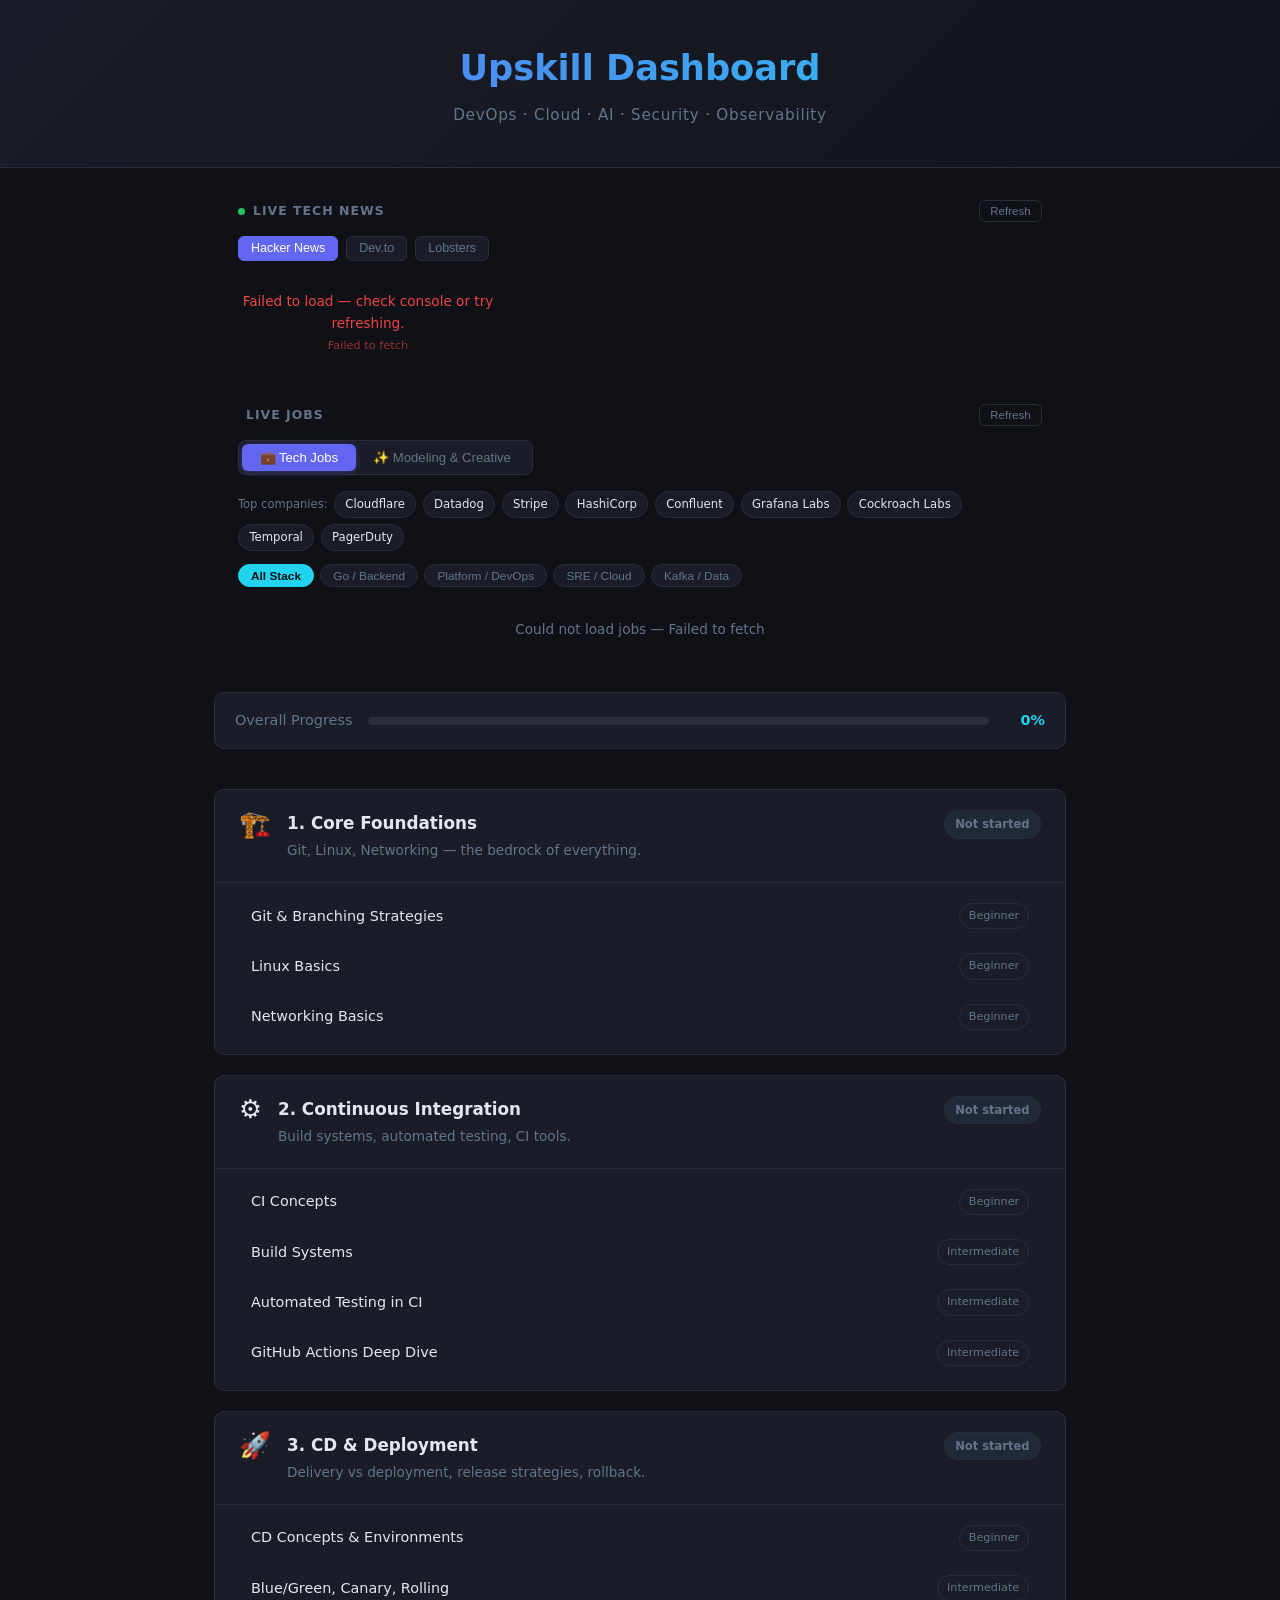
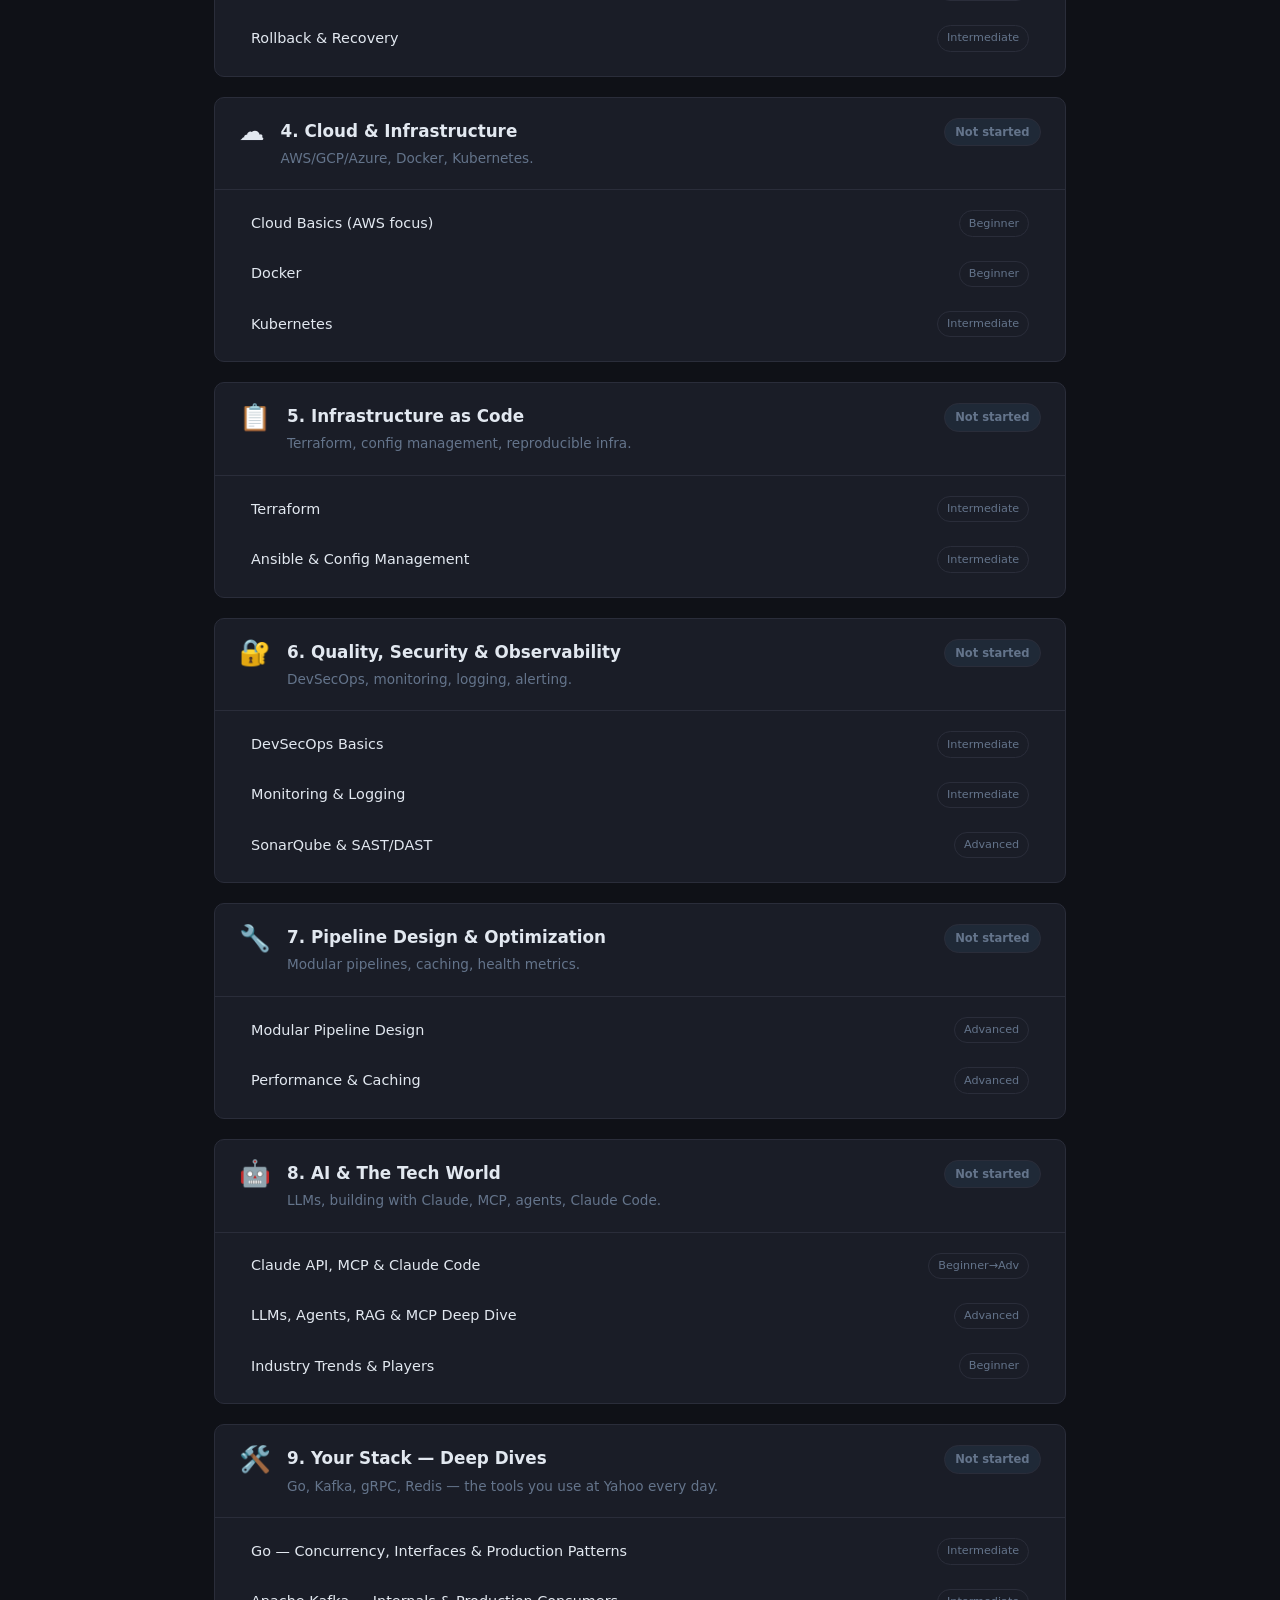
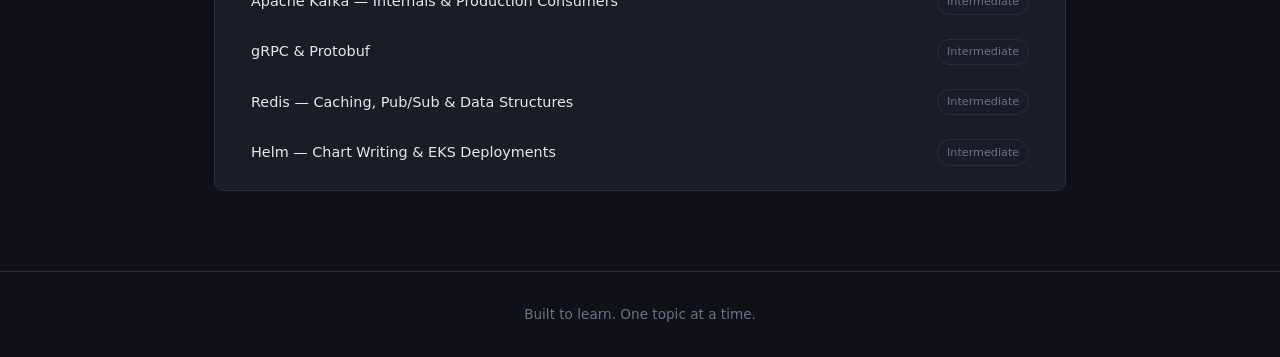
==== index.html @ b1943512 "Add Live Jobs section with Tech and Modeling tabs Tech jobs: - Remotive API (CORS-friendly, no key) " ====
<!DOCTYPE html>
<html lang="en">
<head>
  <meta charset="UTF-8" />
  <meta name="viewport" content="width=device-width, initial-scale=1.0" />
  <title>Upskill Dashboard</title>
  <link rel="stylesheet" href="css/style.css" />
  <style>
    .news-section { max-width: 900px; margin: 0 auto 2rem; padding: 0 1.5rem; }
    .news-section h2 { font-size: 0.78rem; text-transform: uppercase; letter-spacing: 0.08em; color: var(--muted); margin-bottom: 0.85rem; display: flex; align-items: center; gap: 0.5rem; }
    .news-section h2 span.live-dot { width: 7px; height: 7px; background: var(--green); border-radius: 50%; display: inline-block; animation: pulse 2s infinite; }
    @keyframes pulse { 0%,100% { opacity: 1; } 50% { opacity: 0.3; } }
    .news-grid { display: grid; grid-template-columns: repeat(auto-fill, minmax(260px, 1fr)); gap: 0.75rem; }
    .news-card { background: var(--surface); border: 1px solid var(--border); border-radius: var(--radius); padding: 0.9rem 1rem; transition: border-color 0.2s; }
    .news-card:hover { border-color: var(--accent); }
    .news-card a { color: var(--text); text-decoration: none; font-size: 0.85rem; font-weight: 500; line-height: 1.45; display: block; margin-bottom: 0.4rem; }
    .news-card a:hover { color: var(--accent2); }
    .news-meta { font-size: 0.72rem; color: var(--muted); display: flex; gap: 0.75rem; flex-wrap: wrap; }
    .news-source { background: #1f2937; border-radius: 4px; padding: 0.1rem 0.4rem; font-size: 0.68rem; }
    .news-loading { color: var(--muted); font-size: 0.85rem; padding: 1rem 0; text-align: center; }
    .news-tabs { display: flex; gap: 0.5rem; margin-bottom: 0.85rem; flex-wrap: wrap; align-items: center; }
    .news-tab { background: var(--surface); border: 1px solid var(--border); border-radius: 6px; padding: 0.3rem 0.75rem; font-size: 0.78rem; cursor: pointer; color: var(--muted); transition: all 0.15s; }
    .news-tab.active { background: var(--accent); border-color: var(--accent); color: #fff; }
    .news-tab:hover:not(.active) { border-color: var(--accent); color: var(--text); }
    .news-refresh { background: none; border: 1px solid var(--border); border-radius: 6px; padding: 0.25rem 0.65rem; font-size: 0.72rem; color: var(--muted); cursor: pointer; margin-left: auto; transition: all 0.15s; }
    .news-refresh:hover { border-color: var(--accent2); color: var(--accent2); }
    .topic-list li.done a { text-decoration: line-through; opacity: 0.5; }

    /* ── Jobs Section ── */
    .jobs-section { max-width: 900px; margin: 0 auto 2rem; padding: 0 1.5rem; }
    .jobs-section > h2 { font-size: 0.78rem; text-transform: uppercase; letter-spacing: 0.08em; color: var(--muted); margin-bottom: 0.85rem; display: flex; align-items: center; gap: 0.5rem; }
    .jobs-refresh { background: none; border: 1px solid var(--border); border-radius: 6px; padding: 0.25rem 0.65rem; font-size: 0.72rem; color: var(--muted); cursor: pointer; margin-left: auto; transition: all 0.15s; }
    .jobs-refresh:hover { border-color: var(--accent2); color: var(--accent2); }
    .jobs-type-tabs { display: flex; gap: 0; margin-bottom: 1rem; background: var(--surface); border: 1px solid var(--border); border-radius: 8px; padding: 3px; width: fit-content; }
    .jobs-type-tab { background: none; border: none; border-radius: 6px; padding: 0.38rem 1.1rem; font-size: 0.82rem; cursor: pointer; color: var(--muted); transition: all 0.18s; font-weight: 500; }
    .jobs-type-tab.active { background: var(--accent); color: #fff; box-shadow: 0 1px 6px rgba(99,102,241,0.4); }
    .jobs-type-tab:hover:not(.active) { color: var(--text); }
    .jobs-filter-tabs { display: flex; gap: 0.4rem; margin-bottom: 0.8rem; flex-wrap: wrap; }
    .jobs-filter { background: var(--surface); border: 1px solid var(--border); border-radius: 20px; padding: 0.22rem 0.75rem; font-size: 0.74rem; cursor: pointer; color: var(--muted); transition: all 0.15s; }
    .jobs-filter.active { background: var(--accent2); border-color: var(--accent2); color: #0f1117; font-weight: 600; }
    .jobs-filter:hover:not(.active) { border-color: var(--accent2); color: var(--text); }
    .top-companies { display: flex; gap: 0.4rem; flex-wrap: wrap; align-items: center; margin-bottom: 0.8rem; }
    .tc-label { font-size: 0.72rem; color: var(--muted); white-space: nowrap; }
    .company-chip { font-size: 0.73rem; color: var(--text); text-decoration: none; padding: 0.2rem 0.65rem; border: 1px solid var(--border); border-radius: 20px; background: var(--surface); transition: all 0.15s; }
    .company-chip:hover { border-color: var(--accent); color: var(--accent); }
    .jobs-grid { display: grid; grid-template-columns: repeat(auto-fill, minmax(265px, 1fr)); gap: 0.75rem; }
    .job-card { background: var(--surface); border: 1px solid var(--border); border-radius: var(--radius); padding: 0.9rem 1rem; transition: border-color 0.2s; display: flex; flex-direction: column; gap: 0.45rem; }
    .job-card:hover { border-color: var(--accent); }
    .job-top { display: flex; gap: 0.65rem; align-items: flex-start; }
    .job-logo { width: 30px; height: 30px; border-radius: 5px; object-fit: contain; background: #fff; flex-shrink: 0; padding: 2px; }
    .job-title { color: var(--text); text-decoration: none; font-size: 0.84rem; font-weight: 500; line-height: 1.4; display: block; }
    .job-title:hover { color: var(--accent2); }
    .job-company { font-size: 0.74rem; color: var(--muted); margin-top: 0.1rem; }
    .job-meta { display: flex; gap: 0.5rem; flex-wrap: wrap; font-size: 0.7rem; color: var(--muted); }
    .job-location { color: var(--muted); }
    .job-salary { color: var(--green); font-weight: 600; }
    .job-date { opacity: 0.7; }
    .job-tags { display: flex; flex-wrap: wrap; gap: 0.3rem; }
    .job-tag { background: #1f2937; border-radius: 3px; padding: 0.1rem 0.42rem; font-size: 0.67rem; color: var(--muted); }
    .job-desc { font-size: 0.75rem; color: var(--muted); line-height: 1.5; margin: 0; }
    .jobs-loading, .jobs-empty { color: var(--muted); font-size: 0.85rem; padding: 1.2rem 0; text-align: center; grid-column: 1/-1; }
    .modeling-platforms { display: flex; gap: 0.5rem; flex-wrap: wrap; align-items: center; margin-bottom: 0.85rem; padding: 0.6rem 0.9rem; background: var(--surface); border: 1px solid var(--border); border-radius: var(--radius); }
    .platform-label { font-size: 0.72rem; color: var(--muted); white-space: nowrap; }
    .platform-link { font-size: 0.75rem; color: var(--accent2); text-decoration: none; padding: 0.15rem 0.55rem; border: 1px solid var(--border); border-radius: 4px; transition: all 0.15s; }
    .platform-link:hover { border-color: var(--accent2); background: rgba(34,211,238,0.08); }
  </style>
</head>
<body>
  <header>
    <div class="header-inner">
      <h1>Upskill Dashboard</h1>
      <p class="subtitle">DevOps · Cloud · AI · Security · Observability</p>
    </div>
  </header>

  <main>
    <!-- ── LIVE TECH NEWS ── -->
    <section class="news-section">
      <h2>
        <span class="live-dot"></span>
        Live Tech News
        <button class="news-refresh" id="news-refresh-btn">Refresh</button>
      </h2>
      <div class="news-tabs">
        <button class="news-tab active" data-feed="hn">Hacker News</button>
        <button class="news-tab" data-feed="devto">Dev.to</button>
        <button class="news-tab" data-feed="lobsters">Lobsters</button>
      </div>
      <div class="news-grid" id="news-grid">
        <div class="news-loading">Loading latest stories...</div>
      </div>
    </section>

    <!-- ── JOBS ── -->
    <section class="jobs-section">
      <h2>
        <span class="live-dot"></span>
        Live Jobs
        <button class="jobs-refresh" id="jobs-refresh-btn">Refresh</button>
      </h2>

      <!-- Type switcher -->
      <div class="jobs-type-tabs">
        <button class="jobs-type-tab active" data-type="tech">💼 Tech Jobs</button>
        <button class="jobs-type-tab" data-type="modeling">✨ Modeling &amp; Creative</button>
      </div>

      <!-- Tech Jobs Panel -->
      <div id="jobs-panel-tech" class="jobs-panel">
        <div class="top-companies">
          <span class="tc-label">Top companies:</span>
          <a class="company-chip" href="https://www.cloudflare.com/careers/jobs/" target="_blank" rel="noopener">Cloudflare</a>
          <a class="company-chip" href="https://careers.datadoghq.com/" target="_blank" rel="noopener">Datadog</a>
          <a class="company-chip" href="https://stripe.com/jobs" target="_blank" rel="noopener">Stripe</a>
          <a class="company-chip" href="https://www.hashicorp.com/jobs" target="_blank" rel="noopener">HashiCorp</a>
          <a class="company-chip" href="https://www.confluent.io/careers/" target="_blank" rel="noopener">Confluent</a>
          <a class="company-chip" href="https://grafana.com/about/careers/" target="_blank" rel="noopener">Grafana Labs</a>
          <a class="company-chip" href="https://www.cockroachlabs.com/careers/" target="_blank" rel="noopener">Cockroach Labs</a>
          <a class="company-chip" href="https://temporal.io/careers" target="_blank" rel="noopener">Temporal</a>
          <a class="company-chip" href="https://www.pagerduty.com/careers/" target="_blank" rel="noopener">PagerDuty</a>
        </div>
        <div class="jobs-filter-tabs">
          <button class="jobs-filter active" data-param="category=devops-sysadmin">All Stack</button>
          <button class="jobs-filter" data-param="search=golang">Go / Backend</button>
          <button class="jobs-filter" data-param="search=platform+engineer">Platform / DevOps</button>
          <button class="jobs-filter" data-param="search=site+reliability">SRE / Cloud</button>
          <button class="jobs-filter" data-param="search=kafka">Kafka / Data</button>
        </div>
        <div class="jobs-grid" id="tech-jobs-grid">
          <div class="jobs-loading">Loading remote jobs…</div>
        </div>
      </div>

      <!-- Modeling & Creative Panel -->
      <div id="jobs-panel-modeling" class="jobs-panel" style="display:none">
        <div class="modeling-platforms">
          <span class="platform-label">Find work on:</span>
          <a class="platform-link" href="https://www.castingcallclub.com/casting-calls" target="_blank" rel="noopener">Casting Call Club</a>
          <a class="platform-link" href="https://www.backstage.com/casting-calls/" target="_blank" rel="noopener">Backstage</a>
          <a class="platform-link" href="https://www.castingnetworks.com/casting-notices" target="_blank" rel="noopener">Casting Networks</a>
          <a class="platform-link" href="https://www.modelmayhem.com/jobs" target="_blank" rel="noopener">Model Mayhem</a>
          <a class="platform-link" href="https://www.exploretalent.com/auditions" target="_blank" rel="noopener">Explore Talent</a>
          <a class="platform-link" href="https://www.wilhelmina.com/new-faces" target="_blank" rel="noopener">Wilhelmina</a>
          <a class="platform-link" href="https://www.imgmodels.com/new-faces" target="_blank" rel="noopener">IMG Models</a>
        </div>
        <div class="jobs-grid" id="modeling-jobs-grid">
          <div class="jobs-loading">Loading casting calls…</div>
        </div>
      </div>
    </section>

    <!-- ── PROGRESS ── -->
    <section class="progress-bar-section">
      <div class="progress-wrap">
        <span>Overall Progress</span>
        <div class="bar"><div class="bar-fill" style="width: 0%"></div></div>
        <span class="pct">0%</span>
      </div>
    </section>

    <section class="tracks">

      <!-- Track 1 -->
      <div class="track" id="track-core">
        <div class="track-header">
          <span class="track-icon">🏗️</span>
          <div>
            <h2>1. Core Foundations</h2>
            <p>Git, Linux, Networking — the bedrock of everything.</p>
          </div>
          <span class="badge todo">Not started</span>
        </div>
        <ul class="topic-list">
          <li><a href="topics/git.html">Git &amp; Branching Strategies</a> <span class="tag">Beginner</span></li>
          <li><a href="topics/linux.html">Linux Basics</a> <span class="tag">Beginner</span></li>
          <li><a href="topics/networking.html">Networking Basics</a> <span class="tag">Beginner</span></li>
        </ul>
      </div>

      <!-- Track 2 -->
      <div class="track" id="track-ci">
        <div class="track-header">
          <span class="track-icon">⚙️</span>
          <div>
            <h2>2. Continuous Integration</h2>
            <p>Build systems, automated testing, CI tools.</p>
          </div>
          <span class="badge todo">Not started</span>
        </div>
        <ul class="topic-list">
          <li><a href="topics/ci-concepts.html">CI Concepts</a> <span class="tag">Beginner</span></li>
          <li><a href="topics/build-systems.html">Build Systems</a> <span class="tag">Intermediate</span></li>
          <li><a href="topics/automated-testing.html">Automated Testing in CI</a> <span class="tag">Intermediate</span></li>
          <li><a href="topics/github-actions.html">GitHub Actions Deep Dive</a> <span class="tag">Intermediate</span></li>
        </ul>
      </div>

      <!-- Track 3 -->
      <div class="track" id="track-cd">
        <div class="track-header">
          <span class="track-icon">🚀</span>
          <div>
            <h2>3. CD &amp; Deployment</h2>
            <p>Delivery vs deployment, release strategies, rollback.</p>
          </div>
          <span class="badge todo">Not started</span>
        </div>
        <ul class="topic-list">
          <li><a href="topics/cd-concepts.html">CD Concepts &amp; Environments</a> <span class="tag">Beginner</span></li>
          <li><a href="topics/release-strategies.html">Blue/Green, Canary, Rolling</a> <span class="tag">Intermediate</span></li>
          <li><a href="topics/rollback.html">Rollback &amp; Recovery</a> <span class="tag">Intermediate</span></li>
        </ul>
      </div>

      <!-- Track 4 -->
      <div class="track" id="track-cloud">
        <div class="track-header">
          <span class="track-icon">☁️</span>
          <div>
            <h2>4. Cloud &amp; Infrastructure</h2>
            <p>AWS/GCP/Azure, Docker, Kubernetes.</p>
          </div>
          <span class="badge todo">Not started</span>
        </div>
        <ul class="topic-list">
          <li><a href="topics/cloud-basics.html">Cloud Basics (AWS focus)</a> <span class="tag">Beginner</span></li>
          <li><a href="topics/docker.html">Docker</a> <span class="tag">Beginner</span></li>
          <li><a href="topics/kubernetes.html">Kubernetes</a> <span class="tag">Intermediate</span></li>
        </ul>
      </div>

      <!-- Track 5 -->
      <div class="track" id="track-iac">
        <div class="track-header">
          <span class="track-icon">📋</span>
          <div>
            <h2>5. Infrastructure as Code</h2>
            <p>Terraform, config management, reproducible infra.</p>
          </div>
          <span class="badge todo">Not started</span>
        </div>
        <ul class="topic-list">
          <li><a href="topics/terraform.html">Terraform</a> <span class="tag">Intermediate</span></li>
          <li><a href="topics/ansible.html">Ansible &amp; Config Management</a> <span class="tag">Intermediate</span></li>
        </ul>
      </div>

      <!-- Track 6 -->
      <div class="track" id="track-security">
        <div class="track-header">
          <span class="track-icon">🔐</span>
          <div>
            <h2>6. Quality, Security &amp; Observability</h2>
            <p>DevSecOps, monitoring, logging, alerting.</p>
          </div>
          <span class="badge todo">Not started</span>
        </div>
        <ul class="topic-list">
          <li><a href="topics/devsecops.html">DevSecOps Basics</a> <span class="tag">Intermediate</span></li>
          <li><a href="topics/monitoring.html">Monitoring &amp; Logging</a> <span class="tag">Intermediate</span></li>
          <li><a href="topics/sonarqube.html">SonarQube &amp; SAST/DAST</a> <span class="tag">Advanced</span></li>
        </ul>
      </div>

      <!-- Track 7 -->
      <div class="track" id="track-pipelines">
        <div class="track-header">
          <span class="track-icon">🔧</span>
          <div>
            <h2>7. Pipeline Design &amp; Optimization</h2>
            <p>Modular pipelines, caching, health metrics.</p>
          </div>
          <span class="badge todo">Not started</span>
        </div>
        <ul class="topic-list">
          <li><a href="topics/pipeline-design.html">Modular Pipeline Design</a> <span class="tag">Advanced</span></li>
          <li><a href="topics/pipeline-perf.html">Performance &amp; Caching</a> <span class="tag">Advanced</span></li>
        </ul>
      </div>

      <!-- Track 8 — AI -->
      <div class="track" id="track-ai">
        <div class="track-header">
          <span class="track-icon">🤖</span>
          <div>
            <h2>8. AI &amp; The Tech World</h2>
            <p>LLMs, building with Claude, MCP, agents, Claude Code.</p>
          </div>
          <span class="badge todo">Not started</span>
        </div>
        <ul class="topic-list">
          <li><a href="topics/ai-claude.html">Claude API, MCP &amp; Claude Code</a> <span class="tag">Beginner→Adv</span></li>
          <li><a href="topics/ai-agents.html">LLMs, Agents, RAG &amp; MCP Deep Dive</a> <span class="tag">Advanced</span></li>
          <li><a href="topics/ai-industry.html">Industry Trends &amp; Players</a> <span class="tag">Beginner</span></li>
        </ul>
      </div>

      <!-- Track 9 — Your Stack -->
      <div class="track" id="track-stack">
        <div class="track-header">
          <span class="track-icon">🛠️</span>
          <div>
            <h2>9. Your Stack — Deep Dives</h2>
            <p>Go, Kafka, gRPC, Redis — the tools you use at Yahoo every day.</p>
          </div>
          <span class="badge todo">Not started</span>
        </div>
        <ul class="topic-list">
          <li><a href="topics/golang.html">Go — Concurrency, Interfaces &amp; Production Patterns</a> <span class="tag">Intermediate</span></li>
          <li><a href="topics/kafka.html">Apache Kafka — Internals &amp; Production Consumers</a> <span class="tag">Intermediate</span></li>
          <li><a href="topics/grpc.html">gRPC &amp; Protobuf</a> <span class="tag">Intermediate</span></li>
          <li><a href="topics/redis.html">Redis — Caching, Pub/Sub &amp; Data Structures</a> <span class="tag">Intermediate</span></li>
          <li><a href="topics/helm.html">Helm — Chart Writing &amp; EKS Deployments</a> <span class="tag">Intermediate</span></li>
        </ul>
      </div>

    </section>
  </main>

  <footer>
    <p>Built to learn. One topic at a time.</p>
  </footer>

  <script src="js/main.js"></script>
  <script src="js/news.js"></script>
  <script src="js/jobs.js"></script>
</body>
</html>
---- css/style.css ----
/* ─── Reset & Variables ─────────────────────────────── */
*, *::before, *::after { box-sizing: border-box; margin: 0; padding: 0; }

:root {
  --bg:        #0f1117;
  --surface:   #1a1d27;
  --border:    #2a2d3a;
  --accent:    #6366f1;
  --accent2:   #22d3ee;
  --text:      #e2e8f0;
  --muted:     #64748b;
  --green:     #22c55e;
  --yellow:    #eab308;
  --red:       #ef4444;
  --radius:    10px;
  --font:      'Segoe UI', system-ui, sans-serif;
}

body {
  background: var(--bg);
  color: var(--text);
  font-family: var(--font);
  line-height: 1.6;
  min-height: 100vh;
}

/* ─── Header ────────────────────────────────────────── */
header {
  background: linear-gradient(135deg, #1a1d27 0%, #12141e 100%);
  border-bottom: 1px solid var(--border);
  padding: 2.5rem 1.5rem;
  text-align: center;
}

.header-inner h1 {
  font-size: 2.2rem;
  font-weight: 700;
  background: linear-gradient(90deg, var(--accent), var(--accent2));
  -webkit-background-clip: text;
  -webkit-text-fill-color: transparent;
  background-clip: text;
}

.subtitle {
  color: var(--muted);
  font-size: 0.95rem;
  margin-top: 0.4rem;
  letter-spacing: 0.05em;
}

/* ─── Main ──────────────────────────────────────────── */
main {
  max-width: 900px;
  margin: 0 auto;
  padding: 2rem 1.5rem;
}

/* ─── Progress ──────────────────────────────────────── */
.progress-bar-section {
  margin-bottom: 2.5rem;
}

.progress-wrap {
  display: flex;
  align-items: center;
  gap: 1rem;
  background: var(--surface);
  border: 1px solid var(--border);
  border-radius: var(--radius);
  padding: 1rem 1.25rem;
  font-size: 0.9rem;
  color: var(--muted);
}

.bar {
  flex: 1;
  height: 8px;
  background: var(--border);
  border-radius: 99px;
  overflow: hidden;
}

.bar-fill {
  height: 100%;
  background: linear-gradient(90deg, var(--accent), var(--accent2));
  border-radius: 99px;
  transition: width 0.6s ease;
}

.pct {
  font-weight: 600;
  color: var(--accent2);
  min-width: 2.5rem;
  text-align: right;
}

/* ─── Tracks ────────────────────────────────────────── */
.tracks {
  display: flex;
  flex-direction: column;
  gap: 1.25rem;
}

.track {
  background: var(--surface);
  border: 1px solid var(--border);
  border-radius: var(--radius);
  overflow: hidden;
  transition: border-color 0.2s;
}

.track:hover {
  border-color: var(--accent);
}

.track-header {
  display: flex;
  align-items: flex-start;
  gap: 1rem;
  padding: 1.25rem 1.5rem;
  cursor: pointer;
}

.track-icon {
  font-size: 1.6rem;
  line-height: 1;
  margin-top: 0.1rem;
}

.track-header h2 {
  font-size: 1.05rem;
  font-weight: 600;
  color: var(--text);
}

.track-header p {
  font-size: 0.85rem;
  color: var(--muted);
  margin-top: 0.2rem;
}

.badge {
  margin-left: auto;
  font-size: 0.72rem;
  font-weight: 600;
  padding: 0.25rem 0.65rem;
  border-radius: 99px;
  white-space: nowrap;
  flex-shrink: 0;
}

.badge.todo       { background: #1f2937; color: var(--muted); border: 1px solid var(--border); }
.badge.inprogress { background: #1c2a1c; color: var(--green); border: 1px solid var(--green); }
.badge.done       { background: #14241e; color: #10b981;      border: 1px solid #10b981; }

/* ─── Topic List ────────────────────────────────────── */
.topic-list {
  list-style: none;
  border-top: 1px solid var(--border);
  padding: 0.75rem 1.5rem 1rem 1.5rem;
  display: flex;
  flex-direction: column;
  gap: 0.5rem;
}

.topic-list li {
  display: flex;
  align-items: center;
  justify-content: space-between;
  padding: 0.5rem 0.75rem;
  border-radius: 6px;
  transition: background 0.15s;
}

.topic-list li:hover {
  background: rgba(99,102,241,0.08);
}

.topic-list a {
  color: var(--text);
  text-decoration: none;
  font-size: 0.9rem;
}

.topic-list a:hover {
  color: var(--accent2);
}

.tag {
  font-size: 0.7rem;
  padding: 0.2rem 0.55rem;
  border-radius: 99px;
  border: 1px solid var(--border);
  color: var(--muted);
}

/* ─── Footer ────────────────────────────────────────── */
footer {
  text-align: center;
  padding: 2rem;
  color: var(--muted);
  font-size: 0.85rem;
  border-top: 1px solid var(--border);
  margin-top: 3rem;
}

/* ─── Topic Page ────────────────────────────────────── */
.topic-page {
  max-width: 820px;
  margin: 0 auto;
  padding: 2rem 1.5rem;
}

.breadcrumb {
  font-size: 0.82rem;
  color: var(--muted);
  margin-bottom: 1.5rem;
}

.breadcrumb a {
  color: var(--accent2);
  text-decoration: none;
}

.breadcrumb a:hover { text-decoration: underline; }

.topic-title {
  font-size: 2rem;
  font-weight: 700;
  margin-bottom: 0.4rem;
}

.topic-meta {
  color: var(--muted);
  font-size: 0.85rem;
  margin-bottom: 2rem;
}

/* Content sections */
.section {
  background: var(--surface);
  border: 1px solid var(--border);
  border-radius: var(--radius);
  padding: 1.5rem;
  margin-bottom: 1.5rem;
}

.section h3 {
  font-size: 1rem;
  font-weight: 600;
  color: var(--accent2);
  margin-bottom: 1rem;
  text-transform: uppercase;
  letter-spacing: 0.05em;
  font-size: 0.78rem;
}

.section p, .section li {
  font-size: 0.92rem;
  color: var(--text);
  line-height: 1.7;
}

.section ul, .section ol {
  padding-left: 1.25rem;
  display: flex;
  flex-direction: column;
  gap: 0.4rem;
}

.section a {
  color: var(--accent2);
  text-decoration: none;
}

.section a:hover { text-decoration: underline; }

.resource-row {
  display: flex;
  align-items: center;
  gap: 0.75rem;
  padding: 0.6rem 0;
  border-bottom: 1px solid var(--border);
}

.resource-row:last-child { border-bottom: none; }

.resource-type {
  font-size: 0.7rem;
  padding: 0.18rem 0.5rem;
  border-radius: 4px;
  font-weight: 600;
  flex-shrink: 0;
}

.rt-free     { background: #1a2e1a; color: var(--green); }
.rt-paid     { background: #2a1a1a; color: var(--red); }
.rt-video    { background: #1a1a2e; color: var(--accent2); }
.rt-docs     { background: #1f1a2e; color: #a78bfa; }
.rt-practice { background: #2a1f00; color: var(--yellow); }

code {
  background: #0d1117;
  border: 1px solid var(--border);
  padding: 0.15rem 0.4rem;
  border-radius: 4px;
  font-size: 0.85em;
  font-family: 'Fira Code', monospace;
  color: var(--accent2);
}

pre {
  background: #0d1117;
  border: 1px solid var(--border);
  border-radius: 8px;
  padding: 1.25rem;
  overflow-x: auto;
  font-size: 0.85rem;
  line-height: 1.6;
  margin: 0.75rem 0;
}

pre code {
  background: none;
  border: none;
  padding: 0;
  color: #e2e8f0;
}

/* ─── Responsive ────────────────────────────────────── */
@media (max-width: 600px) {
  .header-inner h1 { font-size: 1.6rem; }
  .track-header { flex-wrap: wrap; }
  .badge { margin-left: 0; }
}
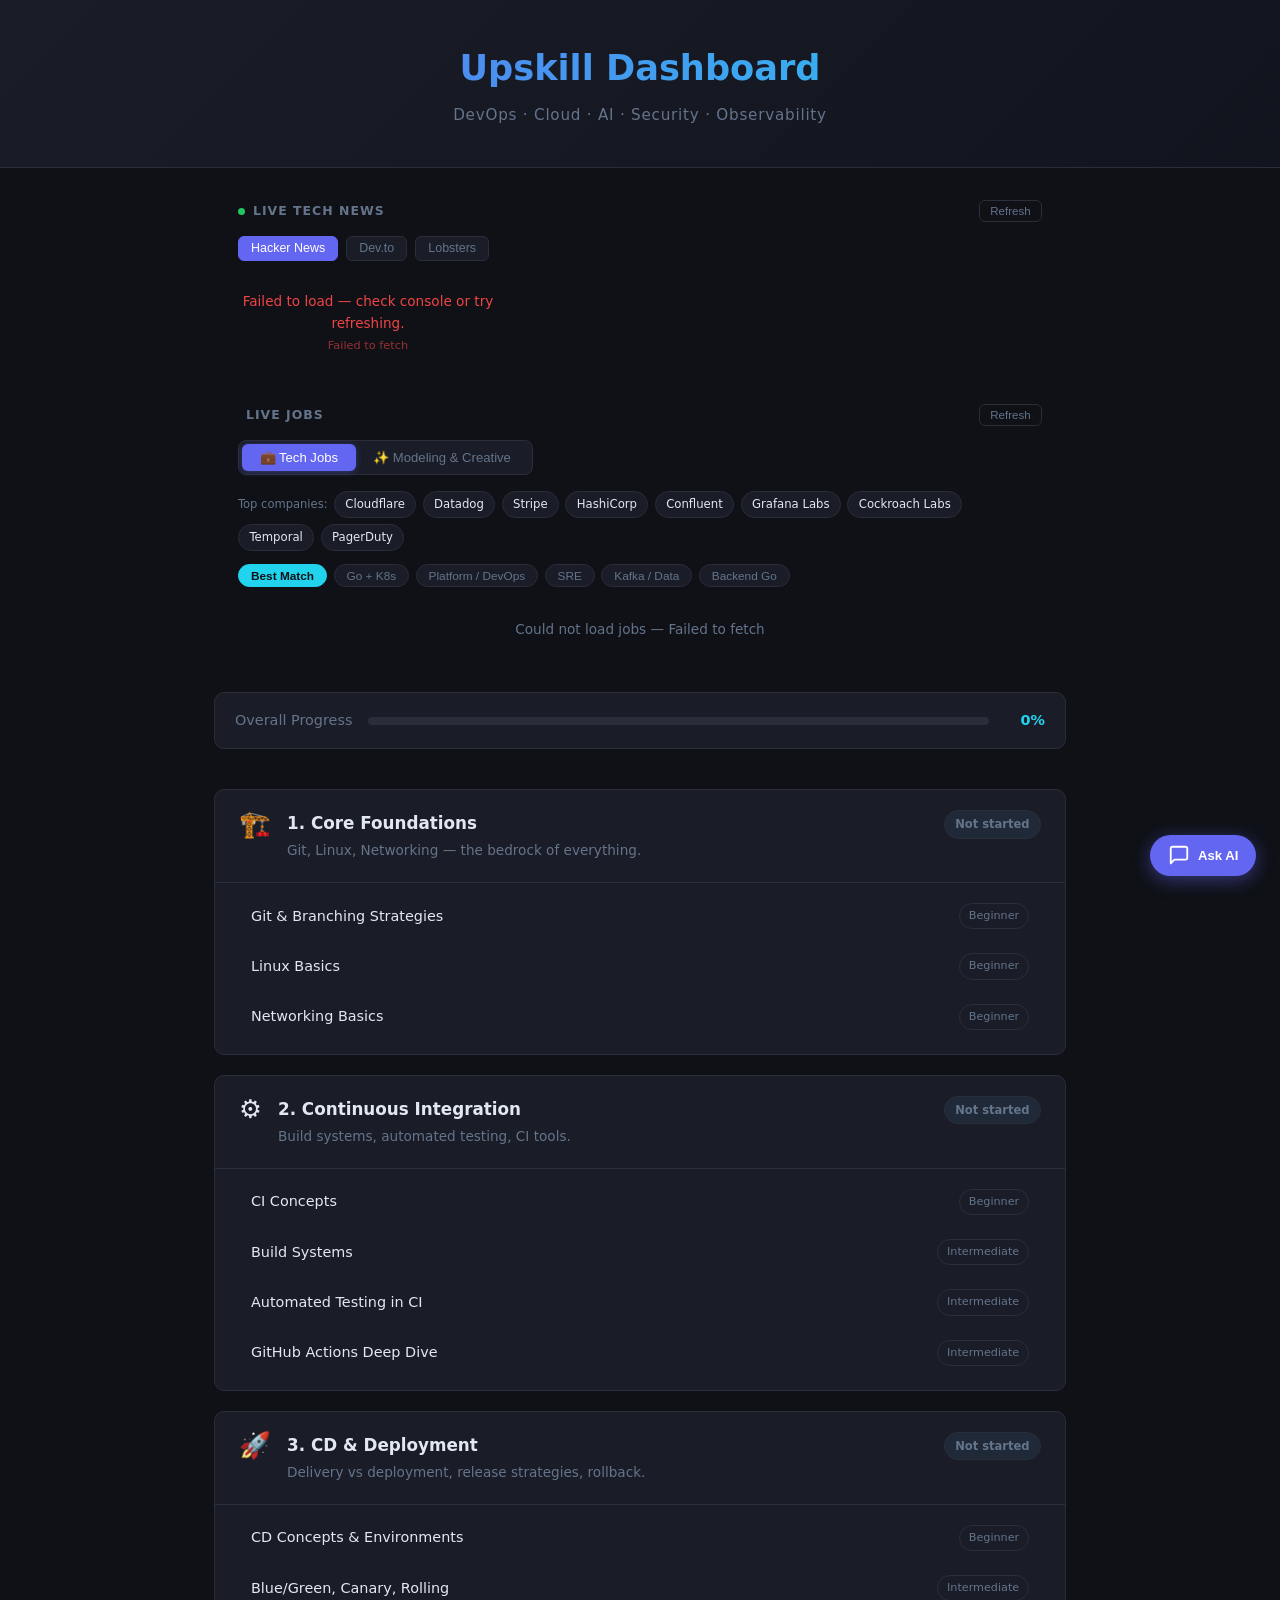
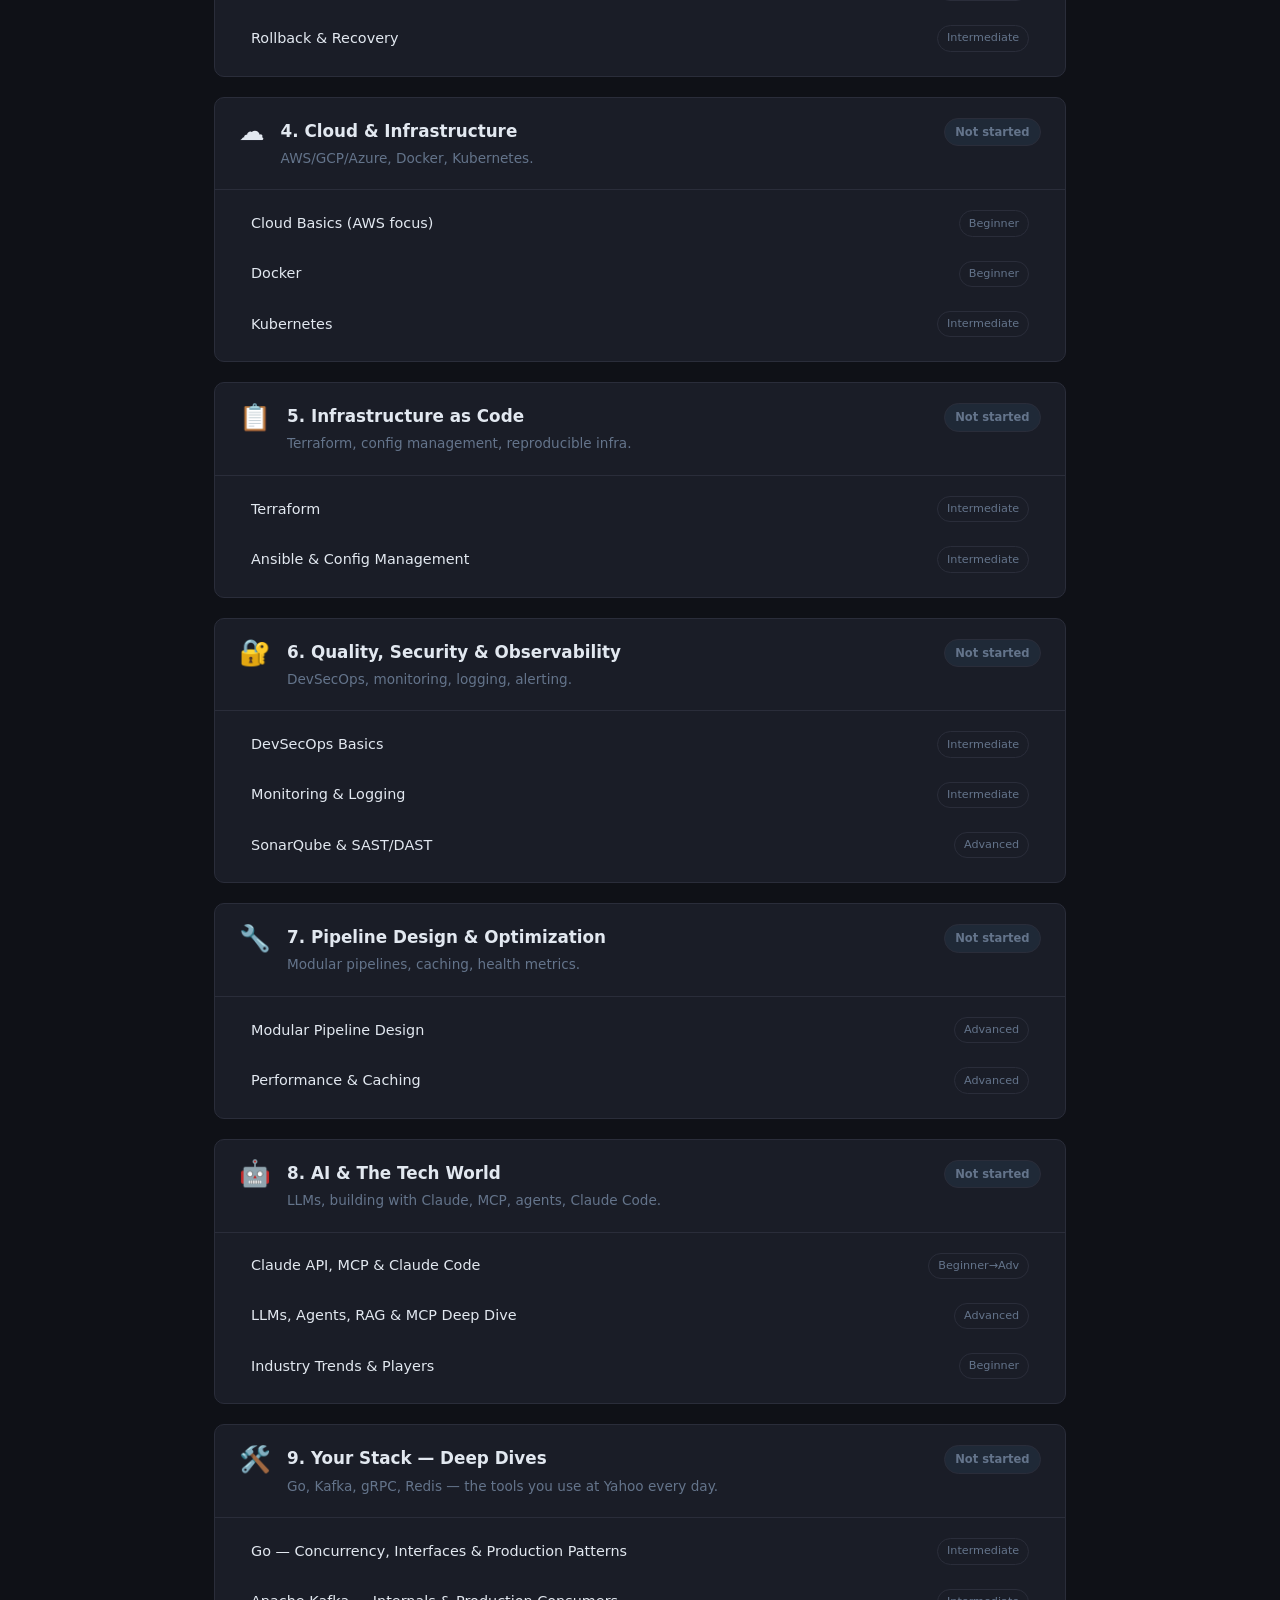
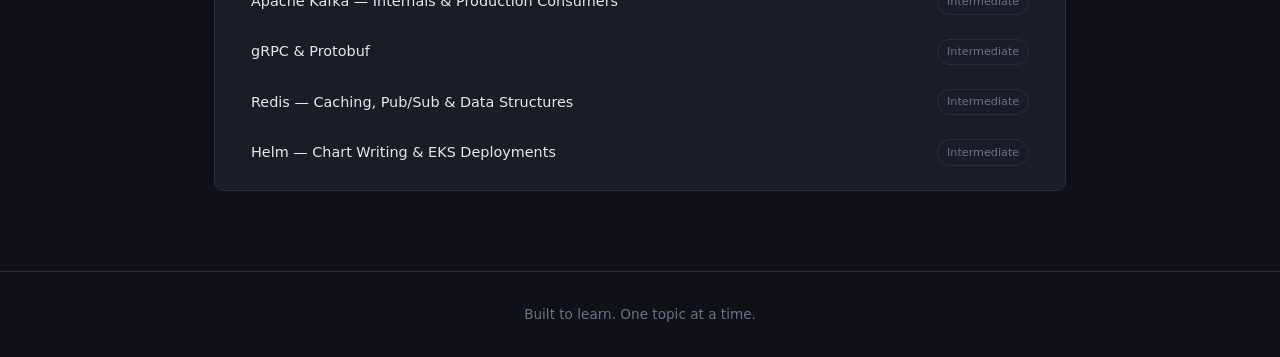
==== commit e0fa02c2: "Improve jobs (US-only, profile match) + add floating AI mentor agent Jobs improvements: - Filter res" ====
--- a/index.html
+++ b/index.html
@@ -63,6 +63,9 @@
     .platform-label { font-size: 0.72rem; color: var(--muted); white-space: nowrap; }
     .platform-link { font-size: 0.75rem; color: var(--accent2); text-decoration: none; padding: 0.15rem 0.55rem; border: 1px solid var(--border); border-radius: 4px; transition: all 0.15s; }
     .platform-link:hover { border-color: var(--accent2); background: rgba(34,211,238,0.08); }
+    .match-badge { font-size: 0.65rem; border-radius: 4px; padding: 0.08rem 0.4rem; margin-left: 0.35rem; font-weight: 600; vertical-align: middle; }
+    .match-hot { background: rgba(99,102,241,0.2); color: #a5b4fc; }
+    .match-good { background: rgba(34,211,238,0.12); color: var(--accent2); }
   </style>
 </head>
 <body>
@@ -120,11 +123,12 @@
           <a class="company-chip" href="https://www.pagerduty.com/careers/" target="_blank" rel="noopener">PagerDuty</a>
         </div>
         <div class="jobs-filter-tabs">
-          <button class="jobs-filter active" data-param="category=devops-sysadmin">All Stack</button>
-          <button class="jobs-filter" data-param="search=golang">Go / Backend</button>
-          <button class="jobs-filter" data-param="search=platform+engineer">Platform / DevOps</button>
-          <button class="jobs-filter" data-param="search=site+reliability">SRE / Cloud</button>
-          <button class="jobs-filter" data-param="search=kafka">Kafka / Data</button>
+          <button class="jobs-filter active" data-param="search=platform+engineer+golang">Best Match</button>
+          <button class="jobs-filter" data-param="search=golang+kubernetes">Go + K8s</button>
+          <button class="jobs-filter" data-param="search=platform+engineer+devops">Platform / DevOps</button>
+          <button class="jobs-filter" data-param="search=site+reliability+engineer">SRE</button>
+          <button class="jobs-filter" data-param="search=kafka+data+engineer">Kafka / Data</button>
+          <button class="jobs-filter" data-param="search=backend+engineer+golang">Backend Go</button>
         </div>
         <div class="jobs-grid" id="tech-jobs-grid">
           <div class="jobs-loading">Loading remote jobs…</div>
@@ -324,5 +328,6 @@
   <script src="js/main.js"></script>
   <script src="js/news.js"></script>
   <script src="js/jobs.js"></script>
+  <script src="js/agent.js"></script>
 </body>
 </html>
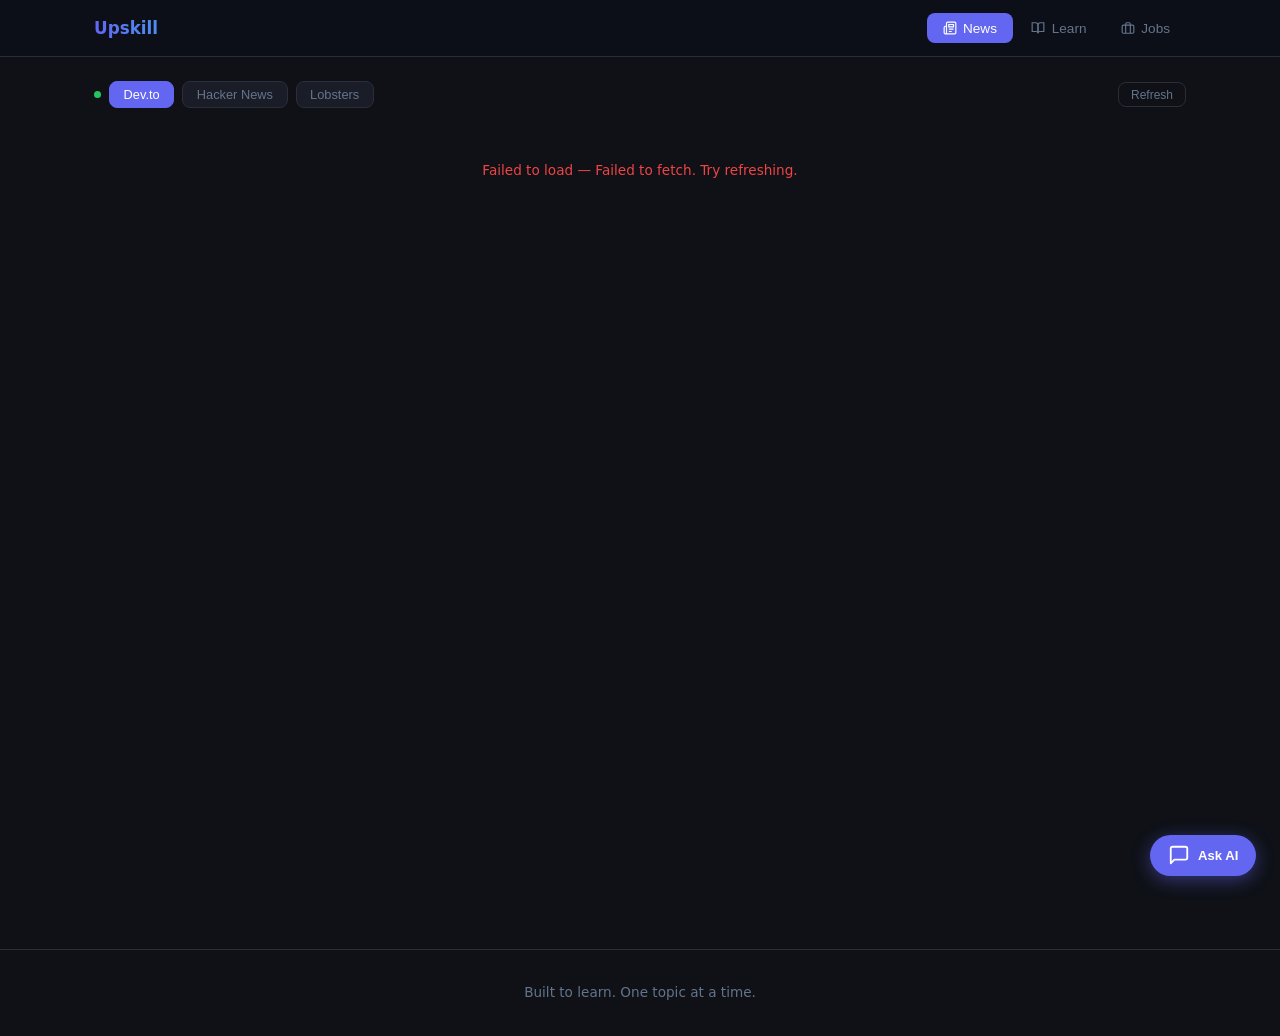
==== commit 8e983d36: "Full dashboard redesign: tab nav, news hero, fixed jobs Layout: - Sticky top nav with 3 tabs: News |" ====
--- a/index.html
+++ b/index.html
@@ -6,325 +6,276 @@
   <title>Upskill Dashboard</title>
   <link rel="stylesheet" href="css/style.css" />
   <style>
-    .news-section { max-width: 900px; margin: 0 auto 2rem; padding: 0 1.5rem; }
-    .news-section h2 { font-size: 0.78rem; text-transform: uppercase; letter-spacing: 0.08em; color: var(--muted); margin-bottom: 0.85rem; display: flex; align-items: center; gap: 0.5rem; }
-    .news-section h2 span.live-dot { width: 7px; height: 7px; background: var(--green); border-radius: 50%; display: inline-block; animation: pulse 2s infinite; }
-    @keyframes pulse { 0%,100% { opacity: 1; } 50% { opacity: 0.3; } }
-    .news-grid { display: grid; grid-template-columns: repeat(auto-fill, minmax(260px, 1fr)); gap: 0.75rem; }
-    .news-card { background: var(--surface); border: 1px solid var(--border); border-radius: var(--radius); padding: 0.9rem 1rem; transition: border-color 0.2s; }
-    .news-card:hover { border-color: var(--accent); }
-    .news-card a { color: var(--text); text-decoration: none; font-size: 0.85rem; font-weight: 500; line-height: 1.45; display: block; margin-bottom: 0.4rem; }
-    .news-card a:hover { color: var(--accent2); }
-    .news-meta { font-size: 0.72rem; color: var(--muted); display: flex; gap: 0.75rem; flex-wrap: wrap; }
-    .news-source { background: #1f2937; border-radius: 4px; padding: 0.1rem 0.4rem; font-size: 0.68rem; }
-    .news-loading { color: var(--muted); font-size: 0.85rem; padding: 1rem 0; text-align: center; }
-    .news-tabs { display: flex; gap: 0.5rem; margin-bottom: 0.85rem; flex-wrap: wrap; align-items: center; }
-    .news-tab { background: var(--surface); border: 1px solid var(--border); border-radius: 6px; padding: 0.3rem 0.75rem; font-size: 0.78rem; cursor: pointer; color: var(--muted); transition: all 0.15s; }
-    .news-tab.active { background: var(--accent); border-color: var(--accent); color: #fff; }
-    .news-tab:hover:not(.active) { border-color: var(--accent); color: var(--text); }
-    .news-refresh { background: none; border: 1px solid var(--border); border-radius: 6px; padding: 0.25rem 0.65rem; font-size: 0.72rem; color: var(--muted); cursor: pointer; margin-left: auto; transition: all 0.15s; }
-    .news-refresh:hover { border-color: var(--accent2); color: var(--accent2); }
     .topic-list li.done a { text-decoration: line-through; opacity: 0.5; }
-
-    /* ── Jobs Section ── */
-    .jobs-section { max-width: 900px; margin: 0 auto 2rem; padding: 0 1.5rem; }
-    .jobs-section > h2 { font-size: 0.78rem; text-transform: uppercase; letter-spacing: 0.08em; color: var(--muted); margin-bottom: 0.85rem; display: flex; align-items: center; gap: 0.5rem; }
-    .jobs-refresh { background: none; border: 1px solid var(--border); border-radius: 6px; padding: 0.25rem 0.65rem; font-size: 0.72rem; color: var(--muted); cursor: pointer; margin-left: auto; transition: all 0.15s; }
-    .jobs-refresh:hover { border-color: var(--accent2); color: var(--accent2); }
-    .jobs-type-tabs { display: flex; gap: 0; margin-bottom: 1rem; background: var(--surface); border: 1px solid var(--border); border-radius: 8px; padding: 3px; width: fit-content; }
-    .jobs-type-tab { background: none; border: none; border-radius: 6px; padding: 0.38rem 1.1rem; font-size: 0.82rem; cursor: pointer; color: var(--muted); transition: all 0.18s; font-weight: 500; }
-    .jobs-type-tab.active { background: var(--accent); color: #fff; box-shadow: 0 1px 6px rgba(99,102,241,0.4); }
-    .jobs-type-tab:hover:not(.active) { color: var(--text); }
-    .jobs-filter-tabs { display: flex; gap: 0.4rem; margin-bottom: 0.8rem; flex-wrap: wrap; }
-    .jobs-filter { background: var(--surface); border: 1px solid var(--border); border-radius: 20px; padding: 0.22rem 0.75rem; font-size: 0.74rem; cursor: pointer; color: var(--muted); transition: all 0.15s; }
-    .jobs-filter.active { background: var(--accent2); border-color: var(--accent2); color: #0f1117; font-weight: 600; }
-    .jobs-filter:hover:not(.active) { border-color: var(--accent2); color: var(--text); }
-    .top-companies { display: flex; gap: 0.4rem; flex-wrap: wrap; align-items: center; margin-bottom: 0.8rem; }
-    .tc-label { font-size: 0.72rem; color: var(--muted); white-space: nowrap; }
-    .company-chip { font-size: 0.73rem; color: var(--text); text-decoration: none; padding: 0.2rem 0.65rem; border: 1px solid var(--border); border-radius: 20px; background: var(--surface); transition: all 0.15s; }
-    .company-chip:hover { border-color: var(--accent); color: var(--accent); }
-    .jobs-grid { display: grid; grid-template-columns: repeat(auto-fill, minmax(265px, 1fr)); gap: 0.75rem; }
-    .job-card { background: var(--surface); border: 1px solid var(--border); border-radius: var(--radius); padding: 0.9rem 1rem; transition: border-color 0.2s; display: flex; flex-direction: column; gap: 0.45rem; }
-    .job-card:hover { border-color: var(--accent); }
-    .job-top { display: flex; gap: 0.65rem; align-items: flex-start; }
-    .job-logo { width: 30px; height: 30px; border-radius: 5px; object-fit: contain; background: #fff; flex-shrink: 0; padding: 2px; }
-    .job-title { color: var(--text); text-decoration: none; font-size: 0.84rem; font-weight: 500; line-height: 1.4; display: block; }
-    .job-title:hover { color: var(--accent2); }
-    .job-company { font-size: 0.74rem; color: var(--muted); margin-top: 0.1rem; }
-    .job-meta { display: flex; gap: 0.5rem; flex-wrap: wrap; font-size: 0.7rem; color: var(--muted); }
-    .job-location { color: var(--muted); }
-    .job-salary { color: var(--green); font-weight: 600; }
-    .job-date { opacity: 0.7; }
-    .job-tags { display: flex; flex-wrap: wrap; gap: 0.3rem; }
-    .job-tag { background: #1f2937; border-radius: 3px; padding: 0.1rem 0.42rem; font-size: 0.67rem; color: var(--muted); }
-    .job-desc { font-size: 0.75rem; color: var(--muted); line-height: 1.5; margin: 0; }
-    .jobs-loading, .jobs-empty { color: var(--muted); font-size: 0.85rem; padding: 1.2rem 0; text-align: center; grid-column: 1/-1; }
-    .modeling-platforms { display: flex; gap: 0.5rem; flex-wrap: wrap; align-items: center; margin-bottom: 0.85rem; padding: 0.6rem 0.9rem; background: var(--surface); border: 1px solid var(--border); border-radius: var(--radius); }
-    .platform-label { font-size: 0.72rem; color: var(--muted); white-space: nowrap; }
-    .platform-link { font-size: 0.75rem; color: var(--accent2); text-decoration: none; padding: 0.15rem 0.55rem; border: 1px solid var(--border); border-radius: 4px; transition: all 0.15s; }
-    .platform-link:hover { border-color: var(--accent2); background: rgba(34,211,238,0.08); }
-    .match-badge { font-size: 0.65rem; border-radius: 4px; padding: 0.08rem 0.4rem; margin-left: 0.35rem; font-weight: 600; vertical-align: middle; }
-    .match-hot { background: rgba(99,102,241,0.2); color: #a5b4fc; }
-    .match-good { background: rgba(34,211,238,0.12); color: var(--accent2); }
   </style>
 </head>
 <body>
-  <header>
-    <div class="header-inner">
-      <h1>Upskill Dashboard</h1>
-      <p class="subtitle">DevOps · Cloud · AI · Security · Observability</p>
-    </div>
-  </header>
-
-  <main>
-    <!-- ── LIVE TECH NEWS ── -->
-    <section class="news-section">
-      <h2>
-        <span class="live-dot"></span>
-        Live Tech News
-        <button class="news-refresh" id="news-refresh-btn">Refresh</button>
-      </h2>
-      <div class="news-tabs">
-        <button class="news-tab active" data-feed="hn">Hacker News</button>
-        <button class="news-tab" data-feed="devto">Dev.to</button>
-        <button class="news-tab" data-feed="lobsters">Lobsters</button>
-      </div>
-      <div class="news-grid" id="news-grid">
-        <div class="news-loading">Loading latest stories...</div>
-      </div>
-    </section>
-
-    <!-- ── JOBS ── -->
-    <section class="jobs-section">
-      <h2>
-        <span class="live-dot"></span>
-        Live Jobs
-        <button class="jobs-refresh" id="jobs-refresh-btn">Refresh</button>
-      </h2>
+
+  <!-- ── STICKY NAV ── -->
+  <nav class="top-nav">
+    <div class="nav-inner">
+      <div class="nav-brand">Upskill <span>Dashboard</span></div>
+      <div class="nav-tabs">
+        <button class="nav-tab active" data-tab="news">
+          <svg width="14" height="14" viewBox="0 0 24 24" fill="none" stroke="currentColor" stroke-width="2"><path d="M4 22h16a2 2 0 0 0 2-2V4a2 2 0 0 0-2-2H8a2 2 0 0 0-2 2v16a2 2 0 0 1-2 2Zm0 0a2 2 0 0 1-2-2v-9c0-1.1.9-2 2-2h2"/><path d="M18 14h-8M15 18h-5M10 6h8v4h-8V6Z"/></svg>
+          <span>News</span>
+        </button>
+        <button class="nav-tab" data-tab="learn">
+          <svg width="14" height="14" viewBox="0 0 24 24" fill="none" stroke="currentColor" stroke-width="2"><path d="M2 3h6a4 4 0 0 1 4 4v14a3 3 0 0 0-3-3H2z"/><path d="M22 3h-6a4 4 0 0 0-4 4v14a3 3 0 0 1 3-3h7z"/></svg>
+          <span>Learn</span>
+        </button>
+        <button class="nav-tab" data-tab="jobs">
+          <svg width="14" height="14" viewBox="0 0 24 24" fill="none" stroke="currentColor" stroke-width="2"><rect width="20" height="14" x="2" y="7" rx="2" ry="2"/><path d="M16 21V5a2 2 0 0 0-2-2h-4a2 2 0 0 0-2 2v16"/></svg>
+          <span>Jobs</span>
+        </button>
+      </div>
+    </div>
+  </nav>
+
+  <!-- ══════════════════════════════════════════════════
+       TAB 1: NEWS
+  ══════════════════════════════════════════════════ -->
+  <div id="tab-news" class="tab-panel active">
+    <div class="panel-inner">
+      <div class="news-toolbar">
+        <span class="live-dot-v2"></span>
+        <button class="src-tab active" data-feed="devto">Dev.to</button>
+        <button class="src-tab" data-feed="hn">Hacker News</button>
+        <button class="src-tab" data-feed="lobsters">Lobsters</button>
+        <button class="src-refresh" id="news-refresh-btn">Refresh</button>
+      </div>
+      <div class="news-hero-wrap" id="news-hero">
+        <div style="color:var(--muted);padding:2rem;text-align:center">Loading top story…</div>
+      </div>
+      <div class="news-grid-v2" id="news-grid">
+        <div class="news-loading-v2">Loading stories…</div>
+      </div>
+    </div>
+  </div>
+
+  <!-- ══════════════════════════════════════════════════
+       TAB 2: LEARN
+  ══════════════════════════════════════════════════ -->
+  <div id="tab-learn" class="tab-panel">
+    <div class="learn-inner">
+
+      <!-- Progress -->
+      <section class="progress-bar-section">
+        <div class="progress-wrap">
+          <span>Overall Progress</span>
+          <div class="bar"><div class="bar-fill" style="width: 0%"></div></div>
+          <span class="pct">0%</span>
+        </div>
+      </section>
+
+      <section class="tracks">
+
+        <!-- Track 1 -->
+        <div class="track" id="track-core">
+          <div class="track-header">
+            <span class="track-icon">🏗️</span>
+            <div><h2>1. Core Foundations</h2><p>Git, Linux, Networking — the bedrock of everything.</p></div>
+            <span class="badge todo">Not started</span>
+          </div>
+          <ul class="topic-list">
+            <li><a href="topics/git.html">Git &amp; Branching Strategies</a> <span class="tag">Beginner</span></li>
+            <li><a href="topics/linux.html">Linux Basics</a> <span class="tag">Beginner</span></li>
+            <li><a href="topics/networking.html">Networking Basics</a> <span class="tag">Beginner</span></li>
+          </ul>
+        </div>
+
+        <!-- Track 2 -->
+        <div class="track" id="track-ci">
+          <div class="track-header">
+            <span class="track-icon">⚙️</span>
+            <div><h2>2. Continuous Integration</h2><p>Build systems, automated testing, CI tools.</p></div>
+            <span class="badge todo">Not started</span>
+          </div>
+          <ul class="topic-list">
+            <li><a href="topics/ci-concepts.html">CI Concepts</a> <span class="tag">Beginner</span></li>
+            <li><a href="topics/build-systems.html">Build Systems</a> <span class="tag">Intermediate</span></li>
+            <li><a href="topics/automated-testing.html">Automated Testing in CI</a> <span class="tag">Intermediate</span></li>
+            <li><a href="topics/github-actions.html">GitHub Actions Deep Dive</a> <span class="tag">Intermediate</span></li>
+          </ul>
+        </div>
+
+        <!-- Track 3 -->
+        <div class="track" id="track-cd">
+          <div class="track-header">
+            <span class="track-icon">🚀</span>
+            <div><h2>3. CD &amp; Deployment</h2><p>Delivery vs deployment, release strategies, rollback.</p></div>
+            <span class="badge todo">Not started</span>
+          </div>
+          <ul class="topic-list">
+            <li><a href="topics/cd-concepts.html">CD Concepts &amp; Environments</a> <span class="tag">Beginner</span></li>
+            <li><a href="topics/release-strategies.html">Blue/Green, Canary, Rolling</a> <span class="tag">Intermediate</span></li>
+            <li><a href="topics/rollback.html">Rollback &amp; Recovery</a> <span class="tag">Intermediate</span></li>
+          </ul>
+        </div>
+
+        <!-- Track 4 -->
+        <div class="track" id="track-cloud">
+          <div class="track-header">
+            <span class="track-icon">☁️</span>
+            <div><h2>4. Cloud &amp; Infrastructure</h2><p>AWS/GCP/Azure, Docker, Kubernetes.</p></div>
+            <span class="badge todo">Not started</span>
+          </div>
+          <ul class="topic-list">
+            <li><a href="topics/cloud-basics.html">Cloud Basics (AWS focus)</a> <span class="tag">Beginner</span></li>
+            <li><a href="topics/docker.html">Docker</a> <span class="tag">Beginner</span></li>
+            <li><a href="topics/kubernetes.html">Kubernetes</a> <span class="tag">Intermediate</span></li>
+          </ul>
+        </div>
+
+        <!-- Track 5 -->
+        <div class="track" id="track-iac">
+          <div class="track-header">
+            <span class="track-icon">📋</span>
+            <div><h2>5. Infrastructure as Code</h2><p>Terraform, config management, reproducible infra.</p></div>
+            <span class="badge todo">Not started</span>
+          </div>
+          <ul class="topic-list">
+            <li><a href="topics/terraform.html">Terraform</a> <span class="tag">Intermediate</span></li>
+            <li><a href="topics/ansible.html">Ansible &amp; Config Management</a> <span class="tag">Intermediate</span></li>
+          </ul>
+        </div>
+
+        <!-- Track 6 -->
+        <div class="track" id="track-security">
+          <div class="track-header">
+            <span class="track-icon">🔐</span>
+            <div><h2>6. Quality, Security &amp; Observability</h2><p>DevSecOps, monitoring, logging, alerting.</p></div>
+            <span class="badge todo">Not started</span>
+          </div>
+          <ul class="topic-list">
+            <li><a href="topics/devsecops.html">DevSecOps Basics</a> <span class="tag">Intermediate</span></li>
+            <li><a href="topics/monitoring.html">Monitoring &amp; Logging</a> <span class="tag">Intermediate</span></li>
+            <li><a href="topics/sonarqube.html">SonarQube &amp; SAST/DAST</a> <span class="tag">Advanced</span></li>
+          </ul>
+        </div>
+
+        <!-- Track 7 -->
+        <div class="track" id="track-pipelines">
+          <div class="track-header">
+            <span class="track-icon">🔧</span>
+            <div><h2>7. Pipeline Design &amp; Optimization</h2><p>Modular pipelines, caching, health metrics.</p></div>
+            <span class="badge todo">Not started</span>
+          </div>
+          <ul class="topic-list">
+            <li><a href="topics/pipeline-design.html">Modular Pipeline Design</a> <span class="tag">Advanced</span></li>
+            <li><a href="topics/pipeline-perf.html">Performance &amp; Caching</a> <span class="tag">Advanced</span></li>
+          </ul>
+        </div>
+
+        <!-- Track 8 -->
+        <div class="track" id="track-ai">
+          <div class="track-header">
+            <span class="track-icon">🤖</span>
+            <div><h2>8. AI &amp; The Tech World</h2><p>LLMs, building with Claude, MCP, agents, Claude Code.</p></div>
+            <span class="badge todo">Not started</span>
+          </div>
+          <ul class="topic-list">
+            <li><a href="topics/ai-claude.html">Claude API, MCP &amp; Claude Code</a> <span class="tag">Beginner→Adv</span></li>
+            <li><a href="topics/ai-agents.html">LLMs, Agents, RAG &amp; MCP Deep Dive</a> <span class="tag">Advanced</span></li>
+            <li><a href="topics/ai-industry.html">Industry Trends &amp; Players</a> <span class="tag">Beginner</span></li>
+          </ul>
+        </div>
+
+        <!-- Track 9 -->
+        <div class="track" id="track-stack">
+          <div class="track-header">
+            <span class="track-icon">🛠️</span>
+            <div><h2>9. Your Stack — Deep Dives</h2><p>Go, Kafka, gRPC, Redis — the tools you use at Yahoo every day.</p></div>
+            <span class="badge todo">Not started</span>
+          </div>
+          <ul class="topic-list">
+            <li><a href="topics/golang.html">Go — Concurrency, Interfaces &amp; Production Patterns</a> <span class="tag">Intermediate</span></li>
+            <li><a href="topics/kafka.html">Apache Kafka — Internals &amp; Production Consumers</a> <span class="tag">Intermediate</span></li>
+            <li><a href="topics/grpc.html">gRPC &amp; Protobuf</a> <span class="tag">Intermediate</span></li>
+            <li><a href="topics/redis.html">Redis — Caching, Pub/Sub &amp; Data Structures</a> <span class="tag">Intermediate</span></li>
+            <li><a href="topics/helm.html">Helm — Chart Writing &amp; EKS Deployments</a> <span class="tag">Intermediate</span></li>
+          </ul>
+        </div>
+
+      </section>
+    </div>
+  </div>
+
+  <!-- ══════════════════════════════════════════════════
+       TAB 3: JOBS
+  ══════════════════════════════════════════════════ -->
+  <div id="tab-jobs" class="tab-panel">
+    <div class="panel-inner">
 
       <!-- Type switcher -->
-      <div class="jobs-type-tabs">
-        <button class="jobs-type-tab active" data-type="tech">💼 Tech Jobs</button>
-        <button class="jobs-type-tab" data-type="modeling">✨ Modeling &amp; Creative</button>
-      </div>
-
-      <!-- Tech Jobs Panel -->
-      <div id="jobs-panel-tech" class="jobs-panel">
-        <div class="top-companies">
-          <span class="tc-label">Top companies:</span>
-          <a class="company-chip" href="https://www.cloudflare.com/careers/jobs/" target="_blank" rel="noopener">Cloudflare</a>
-          <a class="company-chip" href="https://careers.datadoghq.com/" target="_blank" rel="noopener">Datadog</a>
-          <a class="company-chip" href="https://stripe.com/jobs" target="_blank" rel="noopener">Stripe</a>
-          <a class="company-chip" href="https://www.hashicorp.com/jobs" target="_blank" rel="noopener">HashiCorp</a>
-          <a class="company-chip" href="https://www.confluent.io/careers/" target="_blank" rel="noopener">Confluent</a>
-          <a class="company-chip" href="https://grafana.com/about/careers/" target="_blank" rel="noopener">Grafana Labs</a>
-          <a class="company-chip" href="https://www.cockroachlabs.com/careers/" target="_blank" rel="noopener">Cockroach Labs</a>
-          <a class="company-chip" href="https://temporal.io/careers" target="_blank" rel="noopener">Temporal</a>
-          <a class="company-chip" href="https://www.pagerduty.com/careers/" target="_blank" rel="noopener">PagerDuty</a>
-        </div>
-        <div class="jobs-filter-tabs">
-          <button class="jobs-filter active" data-param="search=platform+engineer+golang">Best Match</button>
-          <button class="jobs-filter" data-param="search=golang+kubernetes">Go + K8s</button>
-          <button class="jobs-filter" data-param="search=platform+engineer+devops">Platform / DevOps</button>
-          <button class="jobs-filter" data-param="search=site+reliability+engineer">SRE</button>
-          <button class="jobs-filter" data-param="search=kafka+data+engineer">Kafka / Data</button>
-          <button class="jobs-filter" data-param="search=backend+engineer+golang">Backend Go</button>
-        </div>
-        <div class="jobs-grid" id="tech-jobs-grid">
-          <div class="jobs-loading">Loading remote jobs…</div>
-        </div>
-      </div>
-
-      <!-- Modeling & Creative Panel -->
-      <div id="jobs-panel-modeling" class="jobs-panel" style="display:none">
-        <div class="modeling-platforms">
-          <span class="platform-label">Find work on:</span>
-          <a class="platform-link" href="https://www.castingcallclub.com/casting-calls" target="_blank" rel="noopener">Casting Call Club</a>
-          <a class="platform-link" href="https://www.backstage.com/casting-calls/" target="_blank" rel="noopener">Backstage</a>
-          <a class="platform-link" href="https://www.castingnetworks.com/casting-notices" target="_blank" rel="noopener">Casting Networks</a>
-          <a class="platform-link" href="https://www.modelmayhem.com/jobs" target="_blank" rel="noopener">Model Mayhem</a>
-          <a class="platform-link" href="https://www.exploretalent.com/auditions" target="_blank" rel="noopener">Explore Talent</a>
-          <a class="platform-link" href="https://www.wilhelmina.com/new-faces" target="_blank" rel="noopener">Wilhelmina</a>
-          <a class="platform-link" href="https://www.imgmodels.com/new-faces" target="_blank" rel="noopener">IMG Models</a>
-        </div>
-        <div class="jobs-grid" id="modeling-jobs-grid">
-          <div class="jobs-loading">Loading casting calls…</div>
-        </div>
-      </div>
-    </section>
-
-    <!-- ── PROGRESS ── -->
-    <section class="progress-bar-section">
-      <div class="progress-wrap">
-        <span>Overall Progress</span>
-        <div class="bar"><div class="bar-fill" style="width: 0%"></div></div>
-        <span class="pct">0%</span>
-      </div>
-    </section>
-
-    <section class="tracks">
-
-      <!-- Track 1 -->
-      <div class="track" id="track-core">
-        <div class="track-header">
-          <span class="track-icon">🏗️</span>
-          <div>
-            <h2>1. Core Foundations</h2>
-            <p>Git, Linux, Networking — the bedrock of everything.</p>
-          </div>
-          <span class="badge todo">Not started</span>
-        </div>
-        <ul class="topic-list">
-          <li><a href="topics/git.html">Git &amp; Branching Strategies</a> <span class="tag">Beginner</span></li>
-          <li><a href="topics/linux.html">Linux Basics</a> <span class="tag">Beginner</span></li>
-          <li><a href="topics/networking.html">Networking Basics</a> <span class="tag">Beginner</span></li>
-        </ul>
-      </div>
-
-      <!-- Track 2 -->
-      <div class="track" id="track-ci">
-        <div class="track-header">
-          <span class="track-icon">⚙️</span>
-          <div>
-            <h2>2. Continuous Integration</h2>
-            <p>Build systems, automated testing, CI tools.</p>
-          </div>
-          <span class="badge todo">Not started</span>
-        </div>
-        <ul class="topic-list">
-          <li><a href="topics/ci-concepts.html">CI Concepts</a> <span class="tag">Beginner</span></li>
-          <li><a href="topics/build-systems.html">Build Systems</a> <span class="tag">Intermediate</span></li>
-          <li><a href="topics/automated-testing.html">Automated Testing in CI</a> <span class="tag">Intermediate</span></li>
-          <li><a href="topics/github-actions.html">GitHub Actions Deep Dive</a> <span class="tag">Intermediate</span></li>
-        </ul>
-      </div>
-
-      <!-- Track 3 -->
-      <div class="track" id="track-cd">
-        <div class="track-header">
-          <span class="track-icon">🚀</span>
-          <div>
-            <h2>3. CD &amp; Deployment</h2>
-            <p>Delivery vs deployment, release strategies, rollback.</p>
-          </div>
-          <span class="badge todo">Not started</span>
-        </div>
-        <ul class="topic-list">
-          <li><a href="topics/cd-concepts.html">CD Concepts &amp; Environments</a> <span class="tag">Beginner</span></li>
-          <li><a href="topics/release-strategies.html">Blue/Green, Canary, Rolling</a> <span class="tag">Intermediate</span></li>
-          <li><a href="topics/rollback.html">Rollback &amp; Recovery</a> <span class="tag">Intermediate</span></li>
-        </ul>
-      </div>
-
-      <!-- Track 4 -->
-      <div class="track" id="track-cloud">
-        <div class="track-header">
-          <span class="track-icon">☁️</span>
-          <div>
-            <h2>4. Cloud &amp; Infrastructure</h2>
-            <p>AWS/GCP/Azure, Docker, Kubernetes.</p>
-          </div>
-          <span class="badge todo">Not started</span>
-        </div>
-        <ul class="topic-list">
-          <li><a href="topics/cloud-basics.html">Cloud Basics (AWS focus)</a> <span class="tag">Beginner</span></li>
-          <li><a href="topics/docker.html">Docker</a> <span class="tag">Beginner</span></li>
-          <li><a href="topics/kubernetes.html">Kubernetes</a> <span class="tag">Intermediate</span></li>
-        </ul>
-      </div>
-
-      <!-- Track 5 -->
-      <div class="track" id="track-iac">
-        <div class="track-header">
-          <span class="track-icon">📋</span>
-          <div>
-            <h2>5. Infrastructure as Code</h2>
-            <p>Terraform, config management, reproducible infra.</p>
-          </div>
-          <span class="badge todo">Not started</span>
-        </div>
-        <ul class="topic-list">
-          <li><a href="topics/terraform.html">Terraform</a> <span class="tag">Intermediate</span></li>
-          <li><a href="topics/ansible.html">Ansible &amp; Config Management</a> <span class="tag">Intermediate</span></li>
-        </ul>
-      </div>
-
-      <!-- Track 6 -->
-      <div class="track" id="track-security">
-        <div class="track-header">
-          <span class="track-icon">🔐</span>
-          <div>
-            <h2>6. Quality, Security &amp; Observability</h2>
-            <p>DevSecOps, monitoring, logging, alerting.</p>
-          </div>
-          <span class="badge todo">Not started</span>
-        </div>
-        <ul class="topic-list">
-          <li><a href="topics/devsecops.html">DevSecOps Basics</a> <span class="tag">Intermediate</span></li>
-          <li><a href="topics/monitoring.html">Monitoring &amp; Logging</a> <span class="tag">Intermediate</span></li>
-          <li><a href="topics/sonarqube.html">SonarQube &amp; SAST/DAST</a> <span class="tag">Advanced</span></li>
-        </ul>
-      </div>
-
-      <!-- Track 7 -->
-      <div class="track" id="track-pipelines">
-        <div class="track-header">
-          <span class="track-icon">🔧</span>
-          <div>
-            <h2>7. Pipeline Design &amp; Optimization</h2>
-            <p>Modular pipelines, caching, health metrics.</p>
-          </div>
-          <span class="badge todo">Not started</span>
-        </div>
-        <ul class="topic-list">
-          <li><a href="topics/pipeline-design.html">Modular Pipeline Design</a> <span class="tag">Advanced</span></li>
-          <li><a href="topics/pipeline-perf.html">Performance &amp; Caching</a> <span class="tag">Advanced</span></li>
-        </ul>
-      </div>
-
-      <!-- Track 8 — AI -->
-      <div class="track" id="track-ai">
-        <div class="track-header">
-          <span class="track-icon">🤖</span>
-          <div>
-            <h2>8. AI &amp; The Tech World</h2>
-            <p>LLMs, building with Claude, MCP, agents, Claude Code.</p>
-          </div>
-          <span class="badge todo">Not started</span>
-        </div>
-        <ul class="topic-list">
-          <li><a href="topics/ai-claude.html">Claude API, MCP &amp; Claude Code</a> <span class="tag">Beginner→Adv</span></li>
-          <li><a href="topics/ai-agents.html">LLMs, Agents, RAG &amp; MCP Deep Dive</a> <span class="tag">Advanced</span></li>
-          <li><a href="topics/ai-industry.html">Industry Trends &amp; Players</a> <span class="tag">Beginner</span></li>
-        </ul>
-      </div>
-
-      <!-- Track 9 — Your Stack -->
-      <div class="track" id="track-stack">
-        <div class="track-header">
-          <span class="track-icon">🛠️</span>
-          <div>
-            <h2>9. Your Stack — Deep Dives</h2>
-            <p>Go, Kafka, gRPC, Redis — the tools you use at Yahoo every day.</p>
-          </div>
-          <span class="badge todo">Not started</span>
-        </div>
-        <ul class="topic-list">
-          <li><a href="topics/golang.html">Go — Concurrency, Interfaces &amp; Production Patterns</a> <span class="tag">Intermediate</span></li>
-          <li><a href="topics/kafka.html">Apache Kafka — Internals &amp; Production Consumers</a> <span class="tag">Intermediate</span></li>
-          <li><a href="topics/grpc.html">gRPC &amp; Protobuf</a> <span class="tag">Intermediate</span></li>
-          <li><a href="topics/redis.html">Redis — Caching, Pub/Sub &amp; Data Structures</a> <span class="tag">Intermediate</span></li>
-          <li><a href="topics/helm.html">Helm — Chart Writing &amp; EKS Deployments</a> <span class="tag">Intermediate</span></li>
-        </ul>
-      </div>
-
-    </section>
-  </main>
+      <div class="jobs-type-tabs-v2">
+        <button class="jobs-type-tab-v2 active" data-type="tech">💼 Tech Jobs</button>
+        <button class="jobs-type-tab-v2" data-type="modeling">✨ Modeling &amp; Creative</button>
+      </div>
+
+      <!-- ── Tech Panel ── -->
+      <div id="jobs-panel-tech">
+        <div class="top-cos">
+          <span class="top-co-label">Hiring your stack:</span>
+          <a class="co-chip" href="https://www.cloudflare.com/careers/jobs/" target="_blank" rel="noopener">Cloudflare</a>
+          <a class="co-chip" href="https://careers.datadoghq.com/" target="_blank" rel="noopener">Datadog</a>
+          <a class="co-chip" href="https://stripe.com/jobs" target="_blank" rel="noopener">Stripe</a>
+          <a class="co-chip" href="https://www.confluent.io/careers/" target="_blank" rel="noopener">Confluent</a>
+          <a class="co-chip" href="https://grafana.com/about/careers/" target="_blank" rel="noopener">Grafana Labs</a>
+          <a class="co-chip" href="https://temporal.io/careers" target="_blank" rel="noopener">Temporal</a>
+          <a class="co-chip" href="https://cast.ai/careers/" target="_blank" rel="noopener">Cast AI</a>
+          <a class="co-chip" href="https://www.hashicorp.com/jobs" target="_blank" rel="noopener">HashiCorp</a>
+        </div>
+        <div class="jobs-filter-row">
+          <button class="jobs-chip active" data-tag="devops">All DevOps</button>
+          <button class="jobs-chip" data-tag="golang">Go / Backend</button>
+          <button class="jobs-chip" data-tag="kubernetes">Kubernetes</button>
+          <button class="jobs-chip" data-tag="platform">Platform Eng</button>
+          <button class="jobs-chip" data-tag="kafka">Kafka / Data</button>
+          <button class="jobs-chip" data-tag="sre">SRE</button>
+          <button class="jobs-refresh-btn" id="jobs-refresh-btn">Refresh</button>
+        </div>
+        <div class="jobs-grid-v2" id="tech-jobs-grid">
+          <div class="jobs-empty-v2">Loading jobs…</div>
+        </div>
+      </div>
+
+      <!-- ── Modeling Panel ── -->
+      <div id="jobs-panel-modeling" style="display:none">
+        <div class="model-platforms-v2">
+          <span class="mp-label">Find work on:</span>
+          <a class="mp-link" href="https://www.castingcallclub.com/casting-calls" target="_blank" rel="noopener">Casting Call Club</a>
+          <a class="mp-link" href="https://www.backstage.com/casting-calls/" target="_blank" rel="noopener">Backstage</a>
+          <a class="mp-link" href="https://www.castingnetworks.com/casting-notices" target="_blank" rel="noopener">Casting Networks</a>
+          <a class="mp-link" href="https://www.modelmayhem.com/jobs" target="_blank" rel="noopener">Model Mayhem</a>
+          <a class="mp-link" href="https://www.exploretalent.com/auditions" target="_blank" rel="noopener">Explore Talent</a>
+          <a class="mp-link" href="https://www.wilhelmina.com/new-faces" target="_blank" rel="noopener">Wilhelmina</a>
+          <a class="mp-link" href="https://www.imgmodels.com/new-faces" target="_blank" rel="noopener">IMG Models</a>
+        </div>
+        <div class="jobs-grid-v2" id="modeling-jobs-grid">
+          <div class="jobs-empty-v2">Loading casting calls…</div>
+        </div>
+      </div>
+
+    </div>
+  </div>
 
   <footer>
     <p>Built to learn. One topic at a time.</p>
   </footer>
 
+  <script>
+    // Tab navigation
+    document.querySelectorAll('.nav-tab').forEach(tab => {
+      tab.addEventListener('click', () => {
+        const target = tab.dataset.tab;
+        document.querySelectorAll('.nav-tab').forEach(t => t.classList.remove('active'));
+        document.querySelectorAll('.tab-panel').forEach(p => p.classList.remove('active'));
+        tab.classList.add('active');
+        document.getElementById('tab-' + target).classList.add('active');
+      });
+    });
+  </script>
   <script src="js/main.js"></script>
   <script src="js/news.js"></script>
   <script src="js/jobs.js"></script>
--- a/css/style.css
+++ b/css/style.css
@@ -333,3 +333,185 @@
   .track-header { flex-wrap: wrap; }
   .badge { margin-left: 0; }
 }
+
+/* ═══════════════════════════════════════════════════════════
+   DASHBOARD v2 — Tab layout (index.html only)
+   ═══════════════════════════════════════════════════════════ */
+
+/* ─── Top Nav ───────────────────────────────────────── */
+.top-nav {
+  position: sticky; top: 0; z-index: 200;
+  background: #0d0f18;
+  border-bottom: 1px solid var(--border);
+}
+.nav-inner {
+  max-width: 1140px; margin: 0 auto;
+  display: flex; align-items: center; justify-content: space-between;
+  padding: 0 1.5rem; height: 56px; gap: 1rem;
+}
+.nav-brand {
+  font-size: 1.05rem; font-weight: 700; white-space: nowrap;
+  background: linear-gradient(90deg, var(--accent), var(--accent2));
+  -webkit-background-clip: text; -webkit-text-fill-color: transparent;
+  background-clip: text;
+}
+.nav-brand span { font-weight: 400; opacity: 0.6; margin-left: 0.4rem; -webkit-text-fill-color: transparent; }
+.nav-tabs { display: flex; gap: 0.15rem; }
+.nav-tab {
+  display: flex; align-items: center; gap: 0.4rem;
+  background: none; border: none;
+  color: var(--muted); font-size: 0.85rem; font-weight: 500;
+  padding: 0.45rem 1rem; border-radius: 8px; cursor: pointer;
+  transition: color 0.15s, background 0.15s; white-space: nowrap;
+}
+.nav-tab:hover { color: var(--text); background: rgba(255,255,255,0.05); }
+.nav-tab.active { color: #fff; background: var(--accent); }
+
+/* ─── Tab Panels ───────────────────────────────────── */
+.tab-panel { display: none; min-height: calc(100vh - 56px); }
+.tab-panel.active { display: block; }
+.panel-inner { max-width: 1140px; margin: 0 auto; padding: 1.5rem 1.5rem 3rem; }
+.learn-inner { max-width: 900px; margin: 0 auto; padding: 1.5rem 1.5rem 3rem; }
+
+/* ─── News toolbar ──────────────────────────────────── */
+.news-toolbar {
+  display: flex; align-items: center; gap: 0.5rem;
+  margin-bottom: 1.25rem; flex-wrap: wrap;
+}
+.src-tab {
+  background: var(--surface); border: 1px solid var(--border);
+  border-radius: 8px; padding: 0.32rem 0.85rem;
+  font-size: 0.8rem; cursor: pointer; color: var(--muted);
+  transition: all 0.15s; font-weight: 500;
+}
+.src-tab.active { background: var(--accent); border-color: var(--accent); color: #fff; }
+.src-tab:hover:not(.active) { border-color: var(--accent); color: var(--text); }
+.src-refresh {
+  margin-left: auto; background: none; border: 1px solid var(--border);
+  border-radius: 8px; padding: 0.28rem 0.75rem; font-size: 0.75rem;
+  color: var(--muted); cursor: pointer; transition: all 0.15s;
+}
+.src-refresh:hover { border-color: var(--accent2); color: var(--accent2); }
+.live-dot-v2 {
+  width: 7px; height: 7px; background: var(--green); border-radius: 50%;
+  display: inline-block; animation: pulse 2s infinite; flex-shrink: 0;
+}
+@keyframes pulse { 0%,100% { opacity: 1; } 50% { opacity: 0.3; } }
+
+/* ─── News hero ─────────────────────────────────────── */
+.news-hero-wrap { margin-bottom: 1.25rem; }
+.news-hero-card {
+  display: block; text-decoration: none; color: inherit;
+  border-radius: 14px; overflow: hidden;
+  border: 1px solid var(--border); background: var(--surface);
+  transition: border-color 0.2s, transform 0.18s;
+  position: relative;
+}
+.news-hero-card:hover { border-color: var(--accent); transform: translateY(-2px); }
+.news-hero-img {
+  width: 100%; height: 320px; object-fit: cover; display: block;
+}
+.news-hero-placeholder {
+  width: 100%; height: 200px;
+  background: linear-gradient(135deg, #1a1d27 0%, #12141e 100%);
+}
+.news-hero-overlay {
+  position: absolute; bottom: 0; left: 0; right: 0;
+  background: linear-gradient(to top, rgba(0,0,0,0.92) 0%, rgba(0,0,0,0.55) 60%, transparent 100%);
+  padding: 2rem 1.75rem 1.5rem;
+}
+.news-hero-no-overlay { padding: 1.5rem 1.75rem; }
+.news-hero-badge {
+  display: inline-block; font-size: 0.7rem; font-weight: 700;
+  text-transform: uppercase; letter-spacing: 0.07em;
+  background: var(--accent); color: #fff;
+  padding: 0.18rem 0.6rem; border-radius: 4px; margin-bottom: 0.65rem;
+}
+.news-hero-title {
+  font-size: 1.35rem; font-weight: 700; color: #fff; line-height: 1.4;
+  margin-bottom: 0.5rem;
+}
+.news-hero-desc {
+  font-size: 0.87rem; color: rgba(255,255,255,0.7); line-height: 1.55;
+  margin-bottom: 0.7rem;
+  display: -webkit-box; -webkit-line-clamp: 2; -webkit-box-orient: vertical; overflow: hidden;
+}
+.news-hero-meta { display: flex; gap: 1rem; font-size: 0.75rem; color: rgba(255,255,255,0.45); flex-wrap: wrap; }
+
+/* ─── News card grid ────────────────────────────────── */
+.news-grid-v2 { display: grid; grid-template-columns: repeat(auto-fill, minmax(265px, 1fr)); gap: 0.85rem; }
+.news-card-v2 {
+  background: var(--surface); border: 1px solid var(--border);
+  border-radius: 12px; overflow: hidden;
+  transition: border-color 0.2s, transform 0.18s; display: flex; flex-direction: column;
+}
+.news-card-v2:hover { border-color: var(--accent); transform: translateY(-2px); }
+.news-card-thumb { width: 100%; height: 128px; object-fit: cover; display: block; background: #12141e; }
+.news-card-body { padding: 0.85rem 0.95rem; flex: 1; display: flex; flex-direction: column; gap: 0.35rem; }
+.news-card-title { color: var(--text); text-decoration: none; font-size: 0.86rem; font-weight: 500; line-height: 1.45; }
+.news-card-title:hover { color: var(--accent2); }
+.news-card-desc { font-size: 0.75rem; color: var(--muted); line-height: 1.5;
+  display: -webkit-box; -webkit-line-clamp: 2; -webkit-box-orient: vertical; overflow: hidden; }
+.news-card-meta { font-size: 0.7rem; color: var(--muted); display: flex; gap: 0.55rem; flex-wrap: wrap; margin-top: auto; padding-top: 0.35rem; }
+.news-card-src { background: #1f2937; border-radius: 3px; padding: 0.08rem 0.38rem; font-size: 0.66rem; }
+.news-loading-v2 { color: var(--muted); font-size: 0.85rem; padding: 2rem; text-align: center; grid-column: 1/-1; }
+
+/* ─── Jobs ──────────────────────────────────────────── */
+.jobs-type-tabs-v2 {
+  display: flex; gap: 0; margin-bottom: 1.25rem;
+  background: var(--surface); border: 1px solid var(--border);
+  border-radius: 10px; padding: 3px; width: fit-content;
+}
+.jobs-type-tab-v2 {
+  background: none; border: none; border-radius: 8px;
+  padding: 0.45rem 1.25rem; font-size: 0.84rem; cursor: pointer;
+  color: var(--muted); transition: all 0.15s; font-weight: 500;
+}
+.jobs-type-tab-v2.active { background: var(--accent); color: #fff; box-shadow: 0 1px 8px rgba(99,102,241,0.4); }
+.jobs-filter-row { display: flex; gap: 0.4rem; margin-bottom: 1rem; flex-wrap: wrap; align-items: center; }
+.jobs-chip {
+  background: var(--surface); border: 1px solid var(--border);
+  border-radius: 20px; padding: 0.25rem 0.8rem; font-size: 0.76rem;
+  cursor: pointer; color: var(--muted); transition: all 0.15s;
+}
+.jobs-chip.active { background: var(--accent2); border-color: var(--accent2); color: #0f1117; font-weight: 600; }
+.jobs-chip:hover:not(.active) { border-color: var(--accent2); color: var(--text); }
+.jobs-refresh-btn {
+  margin-left: auto; background: none; border: 1px solid var(--border);
+  border-radius: 8px; padding: 0.28rem 0.75rem; font-size: 0.75rem;
+  color: var(--muted); cursor: pointer; transition: all 0.15s;
+}
+.jobs-refresh-btn:hover { border-color: var(--accent2); color: var(--accent2); }
+.top-cos { display: flex; gap: 0.4rem; flex-wrap: wrap; align-items: center; margin-bottom: 0.9rem; }
+.top-co-label { font-size: 0.72rem; color: var(--muted); white-space: nowrap; }
+.co-chip { font-size: 0.74rem; color: var(--muted); text-decoration: none; padding: 0.18rem 0.65rem; border: 1px solid var(--border); border-radius: 20px; background: var(--surface); transition: all 0.15s; }
+.co-chip:hover { border-color: var(--accent); color: var(--accent); }
+.jobs-grid-v2 { display: grid; grid-template-columns: repeat(auto-fill, minmax(275px, 1fr)); gap: 0.85rem; }
+.job-card-v2 { background: var(--surface); border: 1px solid var(--border); border-radius: 12px; padding: 1rem; display: flex; flex-direction: column; gap: 0.5rem; transition: border-color 0.2s; }
+.job-card-v2:hover { border-color: var(--accent); }
+.jc-top { display: flex; gap: 0.7rem; align-items: flex-start; }
+.jc-logo { width: 34px; height: 34px; border-radius: 6px; object-fit: contain; background: #fff; padding: 2px; flex-shrink: 0; }
+.jc-title { color: var(--text); text-decoration: none; font-size: 0.86rem; font-weight: 600; line-height: 1.4; display: block; }
+.jc-title:hover { color: var(--accent2); }
+.jc-company { font-size: 0.74rem; color: var(--muted); margin-top: 0.1rem; display: flex; align-items: center; flex-wrap: wrap; gap: 0.3rem; }
+.jc-meta { display: flex; gap: 0.5rem; flex-wrap: wrap; font-size: 0.71rem; }
+.jc-loc { color: var(--muted); }
+.jc-salary { color: var(--green); font-weight: 600; }
+.jc-age { color: var(--muted); opacity: 0.7; }
+.jc-tags { display: flex; flex-wrap: wrap; gap: 0.3rem; }
+.jc-tag { background: #1f2937; border-radius: 4px; padding: 0.1rem 0.45rem; font-size: 0.68rem; color: var(--muted); }
+.match-strong { font-size: 0.66rem; background: rgba(99,102,241,0.18); color: #a5b4fc; border-radius: 4px; padding: 0.08rem 0.4rem; font-weight: 600; }
+.match-good { font-size: 0.66rem; background: rgba(34,211,238,0.12); color: var(--accent2); border-radius: 4px; padding: 0.08rem 0.4rem; font-weight: 600; }
+.jobs-empty-v2 { color: var(--muted); font-size: 0.85rem; padding: 2.5rem; text-align: center; grid-column: 1/-1; }
+.model-platforms-v2 { display: flex; gap: 0.5rem; flex-wrap: wrap; align-items: center; margin-bottom: 1rem; padding: 0.7rem 1rem; background: var(--surface); border: 1px solid var(--border); border-radius: 10px; }
+.mp-label { font-size: 0.72rem; color: var(--muted); white-space: nowrap; }
+.mp-link { font-size: 0.76rem; color: var(--accent2); text-decoration: none; padding: 0.18rem 0.6rem; border: 1px solid var(--border); border-radius: 5px; transition: all 0.15s; }
+.mp-link:hover { border-color: var(--accent2); background: rgba(34,211,238,0.08); }
+
+/* ─── v2 Responsive ─────────────────────────────────── */
+@media (max-width: 680px) {
+  .news-hero-img { height: 200px; }
+  .news-hero-title { font-size: 1.05rem; }
+  .nav-tab span { display: none; }
+  .nav-tab { padding: 0.4rem 0.65rem; }
+}
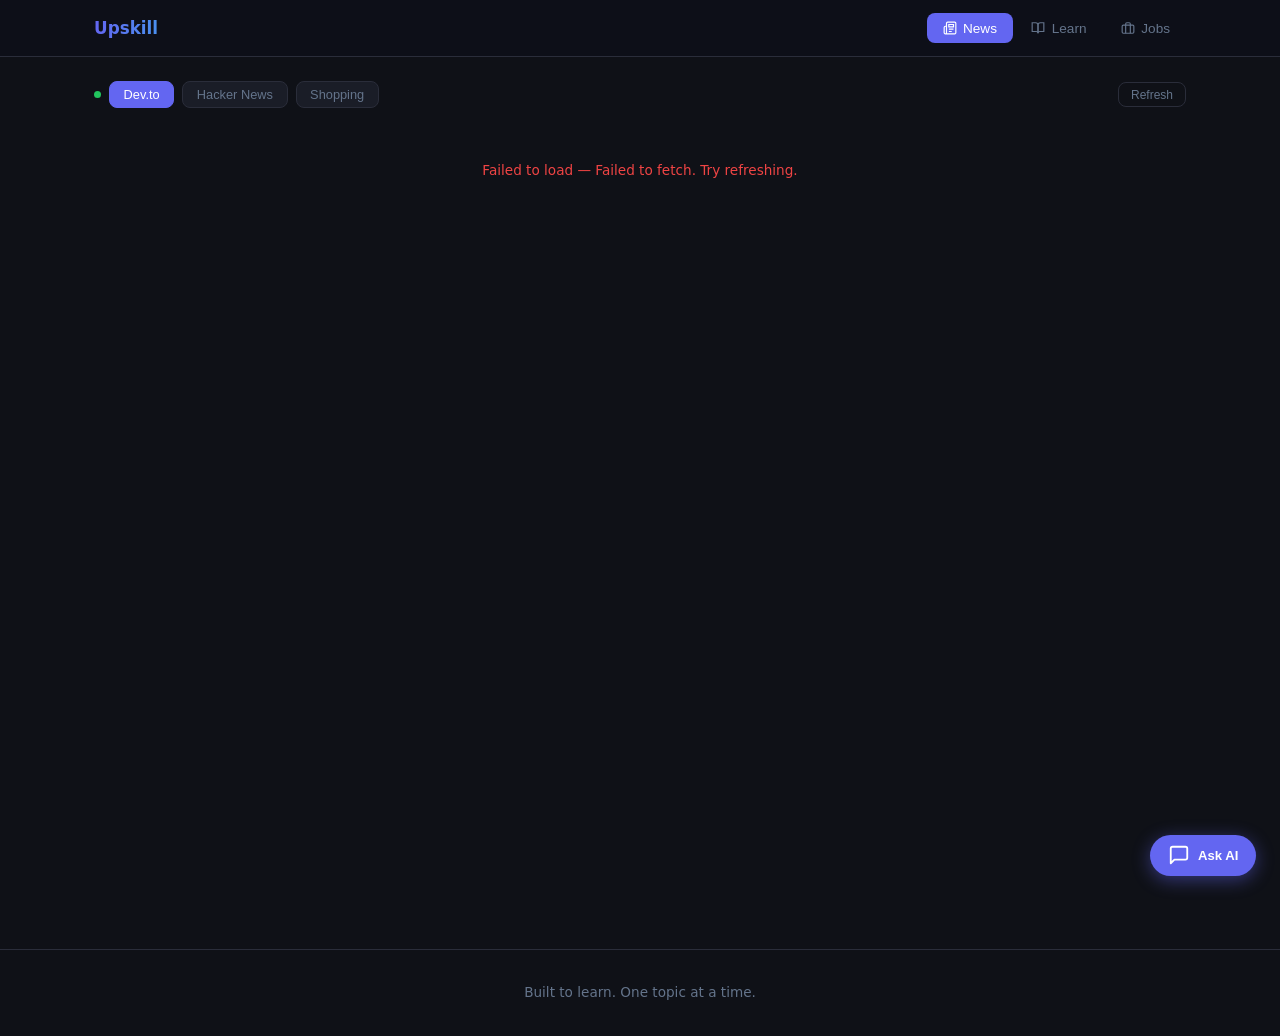
==== commit e44fb969: "Shopping tab + tier-1 jobs from Greenhouse ATS News tab: - Renamed 'Lobsters' → 'Shopping' - Shoppin" ====
--- a/index.html
+++ b/index.html
@@ -4,7 +4,7 @@
   <meta charset="UTF-8" />
   <meta name="viewport" content="width=device-width, initial-scale=1.0" />
   <title>Upskill Dashboard</title>
-  <link rel="stylesheet" href="css/style.css" />
+  <link rel="stylesheet" href="css/style.css?v=5" />
   <style>
     .topic-list li.done a { text-decoration: line-through; opacity: 0.5; }
   </style>
@@ -41,7 +41,7 @@
         <span class="live-dot-v2"></span>
         <button class="src-tab active" data-feed="devto">Dev.to</button>
         <button class="src-tab" data-feed="hn">Hacker News</button>
-        <button class="src-tab" data-feed="lobsters">Lobsters</button>
+        <button class="src-tab" data-feed="shopping">Shopping</button>
         <button class="src-refresh" id="news-refresh-btn">Refresh</button>
       </div>
       <div class="news-hero-wrap" id="news-hero">
@@ -207,54 +207,63 @@
   <div id="tab-jobs" class="tab-panel">
     <div class="panel-inner">
 
-      <!-- Type switcher -->
-      <div class="jobs-type-tabs-v2">
-        <button class="jobs-type-tab-v2 active" data-type="tech">💼 Tech Jobs</button>
-        <button class="jobs-type-tab-v2" data-type="modeling">✨ Modeling &amp; Creative</button>
-      </div>
-
-      <!-- ── Tech Panel ── -->
-      <div id="jobs-panel-tech">
-        <div class="top-cos">
-          <span class="top-co-label">Hiring your stack:</span>
-          <a class="co-chip" href="https://www.cloudflare.com/careers/jobs/" target="_blank" rel="noopener">Cloudflare</a>
-          <a class="co-chip" href="https://careers.datadoghq.com/" target="_blank" rel="noopener">Datadog</a>
-          <a class="co-chip" href="https://stripe.com/jobs" target="_blank" rel="noopener">Stripe</a>
-          <a class="co-chip" href="https://www.confluent.io/careers/" target="_blank" rel="noopener">Confluent</a>
-          <a class="co-chip" href="https://grafana.com/about/careers/" target="_blank" rel="noopener">Grafana Labs</a>
-          <a class="co-chip" href="https://temporal.io/careers" target="_blank" rel="noopener">Temporal</a>
-          <a class="co-chip" href="https://cast.ai/careers/" target="_blank" rel="noopener">Cast AI</a>
-          <a class="co-chip" href="https://www.hashicorp.com/jobs" target="_blank" rel="noopener">HashiCorp</a>
-        </div>
+      <!-- ── Search & Filters ── -->
+      <div class="jobs-filters-wrap">
+
+        <!-- Row 1: search + location -->
+        <div class="jobs-search-row">
+          <div class="jobs-search-box">
+            <svg width="15" height="15" viewBox="0 0 24 24" fill="none" stroke="currentColor" stroke-width="2"><circle cx="11" cy="11" r="8"/><path d="m21 21-4.35-4.35"/></svg>
+            <input type="text" id="jobs-role-input" placeholder="Search role, title, company…" autocomplete="off" />
+          </div>
+          <div class="jobs-location-wrap">
+            <svg width="14" height="14" viewBox="0 0 24 24" fill="none" stroke="currentColor" stroke-width="2"><path d="M20 10c0 6-8 12-8 12s-8-6-8-12a8 8 0 0 1 16 0Z"/><circle cx="12" cy="10" r="3"/></svg>
+            <select id="jobs-location-select">
+              <option value="">All US Remote</option>
+              <option value="new york">New York</option>
+              <option value="san francisco">San Francisco</option>
+              <option value="austin">Austin</option>
+              <option value="seattle">Seattle</option>
+              <option value="chicago">Chicago</option>
+              <option value="boston">Boston</option>
+              <option value="remote">Remote / Worldwide</option>
+            </select>
+          </div>
+          <button class="jobs-refresh-btn" id="jobs-refresh-btn">↺ Refresh</button>
+        </div>
+
+        <!-- Row 2: language/role chips -->
         <div class="jobs-filter-row">
-          <button class="jobs-chip active" data-tag="devops">All DevOps</button>
-          <button class="jobs-chip" data-tag="golang">Go / Backend</button>
+          <span class="jobs-filter-label">Stack:</span>
+          <button class="jobs-chip active" data-tag="devops">All</button>
+          <button class="jobs-chip" data-tag="golang">Go</button>
+          <button class="jobs-chip" data-tag="python">Python</button>
           <button class="jobs-chip" data-tag="kubernetes">Kubernetes</button>
-          <button class="jobs-chip" data-tag="platform">Platform Eng</button>
-          <button class="jobs-chip" data-tag="kafka">Kafka / Data</button>
+          <button class="jobs-chip" data-tag="kafka">Kafka</button>
+          <button class="jobs-chip" data-tag="terraform">Terraform</button>
           <button class="jobs-chip" data-tag="sre">SRE</button>
-          <button class="jobs-refresh-btn" id="jobs-refresh-btn">Refresh</button>
-        </div>
-        <div class="jobs-grid-v2" id="tech-jobs-grid">
-          <div class="jobs-empty-v2">Loading jobs…</div>
-        </div>
-      </div>
-
-      <!-- ── Modeling Panel ── -->
-      <div id="jobs-panel-modeling" style="display:none">
-        <div class="model-platforms-v2">
-          <span class="mp-label">Find work on:</span>
-          <a class="mp-link" href="https://www.castingcallclub.com/casting-calls" target="_blank" rel="noopener">Casting Call Club</a>
-          <a class="mp-link" href="https://www.backstage.com/casting-calls/" target="_blank" rel="noopener">Backstage</a>
-          <a class="mp-link" href="https://www.castingnetworks.com/casting-notices" target="_blank" rel="noopener">Casting Networks</a>
-          <a class="mp-link" href="https://www.modelmayhem.com/jobs" target="_blank" rel="noopener">Model Mayhem</a>
-          <a class="mp-link" href="https://www.exploretalent.com/auditions" target="_blank" rel="noopener">Explore Talent</a>
-          <a class="mp-link" href="https://www.wilhelmina.com/new-faces" target="_blank" rel="noopener">Wilhelmina</a>
-          <a class="mp-link" href="https://www.imgmodels.com/new-faces" target="_blank" rel="noopener">IMG Models</a>
-        </div>
-        <div class="jobs-grid-v2" id="modeling-jobs-grid">
-          <div class="jobs-empty-v2">Loading casting calls…</div>
-        </div>
+          <button class="jobs-chip" data-tag="backend">Backend</button>
+        </div>
+
+      </div>
+
+      <!-- ── Top companies ── -->
+      <div class="top-cos">
+        <span class="top-co-label">Hiring your stack:</span>
+        <a class="co-chip" href="https://www.cloudflare.com/careers/jobs/" target="_blank" rel="noopener">Cloudflare</a>
+        <a class="co-chip" href="https://careers.datadoghq.com/" target="_blank" rel="noopener">Datadog</a>
+        <a class="co-chip" href="https://stripe.com/jobs" target="_blank" rel="noopener">Stripe</a>
+        <a class="co-chip" href="https://www.confluent.io/careers/" target="_blank" rel="noopener">Confluent</a>
+        <a class="co-chip" href="https://grafana.com/about/careers/" target="_blank" rel="noopener">Grafana Labs</a>
+        <a class="co-chip" href="https://temporal.io/careers" target="_blank" rel="noopener">Temporal</a>
+        <a class="co-chip" href="https://cast.ai/careers/" target="_blank" rel="noopener">Cast AI</a>
+        <a class="co-chip" href="https://www.hashicorp.com/jobs" target="_blank" rel="noopener">HashiCorp</a>
+      </div>
+
+      <!-- ── Results ── -->
+      <div id="jobs-count" style="font-size:0.78rem;color:var(--muted);margin-bottom:0.75rem"></div>
+      <div class="jobs-grid-v2" id="tech-jobs-grid">
+        <div class="jobs-empty-v2">Loading jobs…</div>
       </div>
 
     </div>
@@ -276,9 +285,9 @@
       });
     });
   </script>
-  <script src="js/main.js"></script>
-  <script src="js/news.js"></script>
-  <script src="js/jobs.js"></script>
-  <script src="js/agent.js"></script>
+  <script src="js/main.js?v=5"></script>
+  <script src="js/news.js?v=5"></script>
+  <script src="js/jobs.js?v=5"></script>
+  <script src="js/agent.js?v=5"></script>
 </body>
 </html>
--- a/css/style.css
+++ b/css/style.css
@@ -491,6 +491,7 @@
 .job-card-v2:hover { border-color: var(--accent); }
 .jc-top { display: flex; gap: 0.7rem; align-items: flex-start; }
 .jc-logo { width: 34px; height: 34px; border-radius: 6px; object-fit: contain; background: #fff; padding: 2px; flex-shrink: 0; }
+.jc-logo-fallback { width: 34px; height: 34px; border-radius: 6px; background: var(--accent); display: flex; align-items: center; justify-content: center; font-size: 0.85rem; font-weight: 700; color: #fff; flex-shrink: 0; }
 .jc-title { color: var(--text); text-decoration: none; font-size: 0.86rem; font-weight: 600; line-height: 1.4; display: block; }
 .jc-title:hover { color: var(--accent2); }
 .jc-company { font-size: 0.74rem; color: var(--muted); margin-top: 0.1rem; display: flex; align-items: center; flex-wrap: wrap; gap: 0.3rem; }
@@ -503,10 +504,74 @@
 .match-strong { font-size: 0.66rem; background: rgba(99,102,241,0.18); color: #a5b4fc; border-radius: 4px; padding: 0.08rem 0.4rem; font-weight: 600; }
 .match-good { font-size: 0.66rem; background: rgba(34,211,238,0.12); color: var(--accent2); border-radius: 4px; padding: 0.08rem 0.4rem; font-weight: 600; }
 .jobs-empty-v2 { color: var(--muted); font-size: 0.85rem; padding: 2.5rem; text-align: center; grid-column: 1/-1; }
-.model-platforms-v2 { display: flex; gap: 0.5rem; flex-wrap: wrap; align-items: center; margin-bottom: 1rem; padding: 0.7rem 1rem; background: var(--surface); border: 1px solid var(--border); border-radius: 10px; }
-.mp-label { font-size: 0.72rem; color: var(--muted); white-space: nowrap; }
-.mp-link { font-size: 0.76rem; color: var(--accent2); text-decoration: none; padding: 0.18rem 0.6rem; border: 1px solid var(--border); border-radius: 5px; transition: all 0.15s; }
-.mp-link:hover { border-color: var(--accent2); background: rgba(34,211,238,0.08); }
+/* ─── Shopping tab ──────────────────────────────────────────── */
+.shop-brands-wrap {
+  background: var(--surface); border: 1px solid var(--border);
+  border-radius: 14px; padding: 1.1rem 1.25rem; margin-bottom: 1.25rem;
+}
+.shop-brands-label {
+  font-size: 0.74rem; font-weight: 600; text-transform: uppercase;
+  letter-spacing: 0.06em; color: var(--muted);
+  display: flex; align-items: center; gap: 0.5rem; margin-bottom: 0.9rem;
+}
+.shop-brands-grid {
+  display: grid; grid-template-columns: repeat(auto-fill, minmax(110px, 1fr)); gap: 0.6rem;
+}
+.shop-brand-card {
+  display: flex; flex-direction: column; align-items: center; gap: 0.35rem;
+  padding: 0.75rem 0.5rem; background: var(--bg); border: 1px solid var(--border);
+  border-radius: 10px; text-decoration: none; transition: border-color 0.2s, transform 0.15s;
+  text-align: center;
+}
+.shop-brand-card:hover { border-color: var(--accent2); transform: translateY(-2px); }
+.shop-brand-logo {
+  width: 36px; height: 36px; object-fit: contain; border-radius: 6px;
+  background: #fff; padding: 3px;
+}
+.shop-brand-name { font-size: 0.76rem; color: var(--text); font-weight: 500; }
+.shop-brand-cta { font-size: 0.67rem; color: var(--accent2); }
+.shop-source-note {
+  font-size: 0.72rem; color: var(--muted); margin-top: 0.85rem;
+  border-top: 1px solid var(--border); padding-top: 0.6rem;
+}
+.shop-source-note a { color: var(--accent2); text-decoration: none; }
+.shop-source-note a:hover { text-decoration: underline; }
+
+/* ─── Jobs search + filter bar ──────────────────────────────── */
+.jobs-filters-wrap {
+  background: var(--surface); border: 1px solid var(--border);
+  border-radius: 12px; padding: 1rem 1.1rem; margin-bottom: 1rem;
+  display: flex; flex-direction: column; gap: 0.75rem;
+}
+.jobs-search-row {
+  display: flex; gap: 0.6rem; align-items: center; flex-wrap: wrap;
+}
+.jobs-search-box {
+  flex: 1; min-width: 200px; display: flex; align-items: center; gap: 0.5rem;
+  background: var(--bg); border: 1px solid var(--border); border-radius: 8px;
+  padding: 0.45rem 0.75rem; transition: border-color 0.15s;
+}
+.jobs-search-box:focus-within { border-color: var(--accent); }
+.jobs-search-box svg { color: var(--muted); flex-shrink: 0; }
+.jobs-search-box input {
+  flex: 1; background: none; border: none; outline: none;
+  color: var(--text); font-size: 0.84rem; font-family: inherit;
+}
+.jobs-search-box input::placeholder { color: var(--muted); }
+.jobs-location-wrap {
+  display: flex; align-items: center; gap: 0.45rem;
+  background: var(--bg); border: 1px solid var(--border); border-radius: 8px;
+  padding: 0.45rem 0.75rem; transition: border-color 0.15s; min-width: 170px;
+}
+.jobs-location-wrap:focus-within { border-color: var(--accent); }
+.jobs-location-wrap svg { color: var(--muted); flex-shrink: 0; }
+.jobs-location-wrap select {
+  background: none; border: none; outline: none;
+  color: var(--text); font-size: 0.84rem; font-family: inherit;
+  cursor: pointer; flex: 1;
+}
+.jobs-location-wrap select option { background: #1a1d27; color: var(--text); }
+.jobs-filter-label { font-size: 0.74rem; color: var(--muted); white-space: nowrap; align-self: center; }
 
 /* ─── v2 Responsive ─────────────────────────────────── */
 @media (max-width: 680px) {
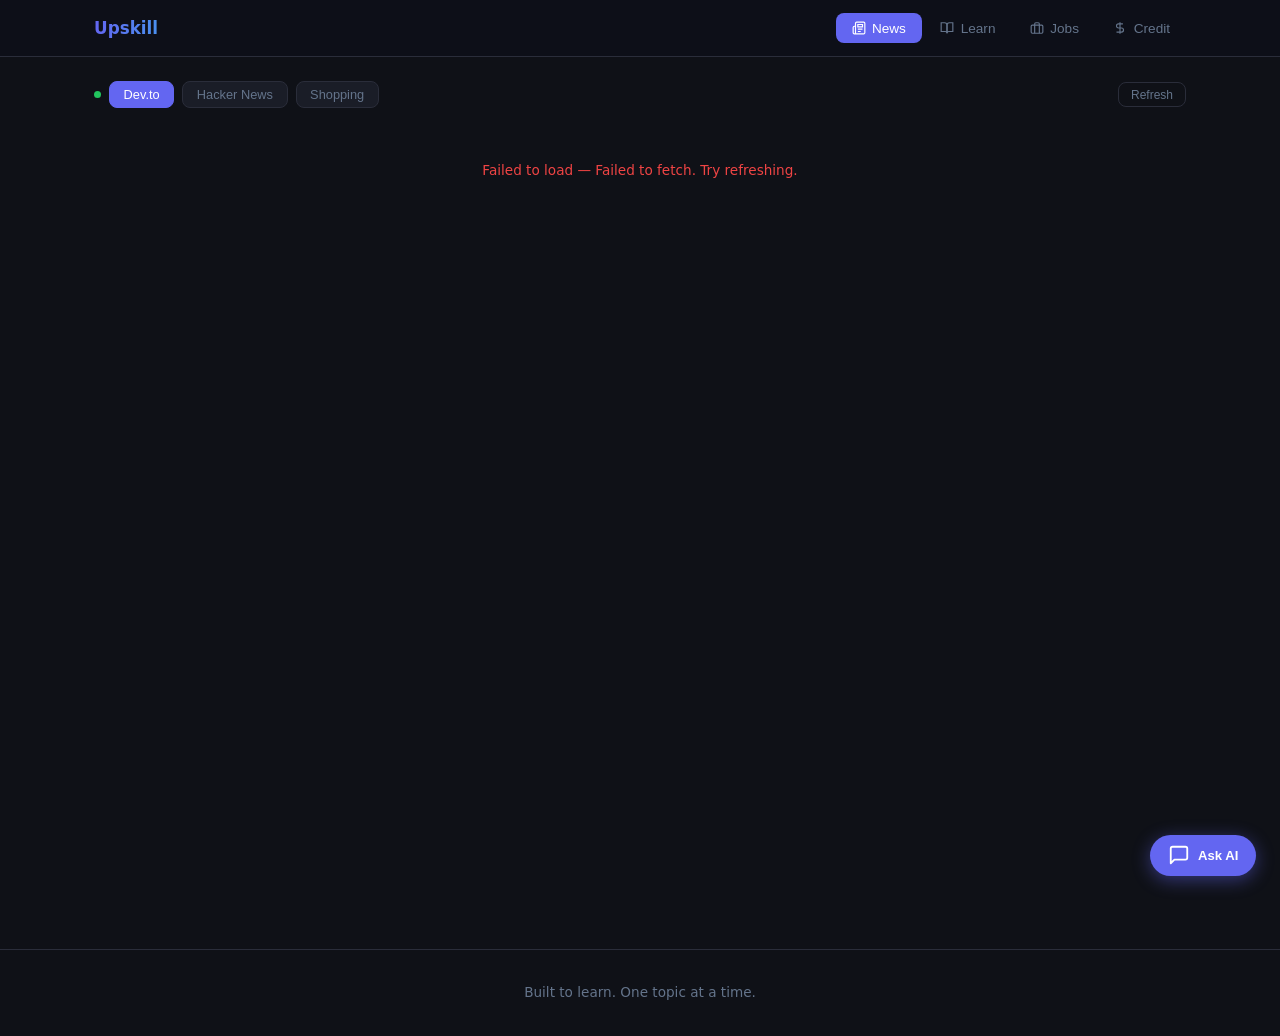
==== commit 98b9cff5: "Add Credit Score Dashboard tab Full FICO Score 8 dashboard with: - Half-donut gauge with animated ne" ====
--- a/index.html
+++ b/index.html
@@ -4,7 +4,7 @@
   <meta charset="UTF-8" />
   <meta name="viewport" content="width=device-width, initial-scale=1.0" />
   <title>Upskill Dashboard</title>
-  <link rel="stylesheet" href="css/style.css?v=5" />
+  <link rel="stylesheet" href="css/style.css?v=7" />
   <style>
     .topic-list li.done a { text-decoration: line-through; opacity: 0.5; }
   </style>
@@ -28,6 +28,10 @@
           <svg width="14" height="14" viewBox="0 0 24 24" fill="none" stroke="currentColor" stroke-width="2"><rect width="20" height="14" x="2" y="7" rx="2" ry="2"/><path d="M16 21V5a2 2 0 0 0-2-2h-4a2 2 0 0 0-2 2v16"/></svg>
           <span>Jobs</span>
         </button>
+        <button class="nav-tab" data-tab="credit">
+          <svg width="14" height="14" viewBox="0 0 24 24" fill="none" stroke="currentColor" stroke-width="2"><path d="M12 2v20M17 5H9.5a3.5 3.5 0 0 0 0 7h5a3.5 3.5 0 0 1 0 7H6"/></svg>
+          <span>Credit</span>
+        </button>
       </div>
     </div>
   </nav>
@@ -269,6 +273,205 @@
     </div>
   </div>
 
+  <!-- ══════════════════════════════════════════════════
+       TAB 4: CREDIT SCORE
+  ══════════════════════════════════════════════════ -->
+  <div id="tab-credit" class="tab-panel">
+    <div class="credit-inner">
+
+      <!-- Header -->
+      <div class="credit-header-row">
+        <div>
+          <h2 class="credit-page-title">Credit Score Dashboard</h2>
+          <p class="credit-page-sub">Goal: <strong>740</strong> (Very Good) · FICO Score 8 model · Factors based on official bureau weights</p>
+        </div>
+        <div class="credit-monitors">
+          <span style="font-size:0.72rem;color:var(--muted)">Check free:</span>
+          <a class="credit-mon-link" href="https://www.creditkarma.com" target="_blank" rel="noopener">Credit Karma</a>
+          <a class="credit-mon-link" href="https://creditjourney.chase.com" target="_blank" rel="noopener">Chase Journey</a>
+          <a class="credit-mon-link" href="https://www.discover.com/free-credit-score/" target="_blank" rel="noopener">Discover</a>
+          <a class="credit-mon-link" href="https://www.annualcreditreport.com" target="_blank" rel="noopener">AnnualCreditReport</a>
+        </div>
+      </div>
+
+      <!-- Top row: gauge + score input -->
+      <div class="credit-top-grid">
+
+        <!-- Gauge card -->
+        <div class="credit-card credit-gauge-card">
+          <div class="credit-gauge-wrap">
+            <canvas id="credit-gauge" width="280" height="160"></canvas>
+            <div class="credit-gauge-overlay">
+              <div class="credit-gauge-score" id="gauge-score-display">—</div>
+              <div class="credit-gauge-label" id="gauge-label-display">Enter your score</div>
+            </div>
+          </div>
+          <div class="credit-range-bar">
+            <div class="crb-seg crb-poor">300<br><span>Poor</span></div>
+            <div class="crb-seg crb-fair"><span>Fair</span></div>
+            <div class="crb-seg crb-good"><span>Good</span></div>
+            <div class="crb-seg crb-vgood"><span>Very Good</span></div>
+            <div class="crb-seg crb-exc">850<br><span>Exceptional</span></div>
+          </div>
+          <div class="credit-input-row">
+            <label class="credit-input-label">Your current score</label>
+            <div class="credit-score-input-wrap">
+              <input type="number" id="credit-score-input" min="300" max="850" placeholder="e.g. 680" />
+              <button id="credit-score-btn">Update</button>
+            </div>
+            <input type="range" id="credit-score-slider" min="300" max="850" step="1" value="300" class="credit-slider" />
+          </div>
+        </div>
+
+        <!-- Score breakdown -->
+        <div class="credit-card credit-summary-card">
+          <div class="credit-card-title">Where You Stand</div>
+          <div class="credit-bands">
+            <div class="credit-band" data-range="poor">
+              <div class="cb-color" style="background:#ef4444"></div>
+              <div class="cb-info"><span class="cb-name">Poor</span><span class="cb-range">300–579</span></div>
+              <div class="cb-bar"><div class="cb-fill" style="background:#ef4444;width:100%"></div></div>
+            </div>
+            <div class="credit-band" data-range="fair">
+              <div class="cb-color" style="background:#f97316"></div>
+              <div class="cb-info"><span class="cb-name">Fair</span><span class="cb-range">580–669</span></div>
+              <div class="cb-bar"><div class="cb-fill" style="background:#f97316;width:100%"></div></div>
+            </div>
+            <div class="credit-band" data-range="good">
+              <div class="cb-color" style="background:#eab308"></div>
+              <div class="cb-info"><span class="cb-name">Good</span><span class="cb-range">670–739</span></div>
+              <div class="cb-bar"><div class="cb-fill" style="background:#eab308;width:100%"></div></div>
+            </div>
+            <div class="credit-band" data-range="vgood">
+              <div class="cb-color" style="background:#22c55e"></div>
+              <div class="cb-info"><span class="cb-name">Very Good</span><span class="cb-range">740–799</span></div>
+              <div class="cb-bar"><div class="cb-fill" style="background:#22c55e;width:100%"></div></div>
+            </div>
+            <div class="credit-band" data-range="exc">
+              <div class="cb-color" style="background:#6366f1"></div>
+              <div class="cb-info"><span class="cb-name">Exceptional</span><span class="cb-range">800–850</span></div>
+              <div class="cb-bar"><div class="cb-fill" style="background:#6366f1;width:100%"></div></div>
+            </div>
+          </div>
+          <div class="credit-goal-bar-wrap">
+            <div class="credit-goal-bar-label">
+              <span>Progress to 740</span>
+              <span id="credit-pct-label">—</span>
+            </div>
+            <div class="credit-goal-bar">
+              <div class="credit-goal-fill" id="credit-goal-fill"></div>
+              <div class="credit-goal-marker" title="Goal: 740"></div>
+            </div>
+          </div>
+        </div>
+
+      </div>
+
+      <!-- FICO Factor weights -->
+      <div class="credit-card" style="margin-bottom:1rem">
+        <div class="credit-card-title">What Makes Up Your FICO Score</div>
+        <div class="credit-factors-grid">
+          <div class="credit-factor">
+            <div class="cf-donut" style="--pct:35%;--color:#6366f1">
+              <svg viewBox="0 0 36 36"><circle cx="18" cy="18" r="15.9" fill="none" stroke="#2a2d3a" stroke-width="3"/><circle cx="18" cy="18" r="15.9" fill="none" stroke="#6366f1" stroke-width="3" stroke-dasharray="35 65" stroke-dashoffset="25"/></svg>
+              <span>35%</span>
+            </div>
+            <div class="cf-info">
+              <div class="cf-name">Payment History</div>
+              <div class="cf-desc">Single biggest factor. One 30-day late payment can drop your score 50–100 pts. Set autopay for minimums on every account.</div>
+            </div>
+          </div>
+          <div class="credit-factor">
+            <div class="cf-donut" style="--pct:30%;--color:#22c55e">
+              <svg viewBox="0 0 36 36"><circle cx="18" cy="18" r="15.9" fill="none" stroke="#2a2d3a" stroke-width="3"/><circle cx="18" cy="18" r="15.9" fill="none" stroke="#22c55e" stroke-width="3" stroke-dasharray="30 70" stroke-dashoffset="25"/></svg>
+              <span>30%</span>
+            </div>
+            <div class="cf-info">
+              <div class="cf-name">Credit Utilization</div>
+              <div class="cf-desc">Keep total utilization under 30% — ideally under 10%. If you have a $10k limit, keep balance under $1k at statement close.</div>
+            </div>
+          </div>
+          <div class="credit-factor">
+            <div class="cf-donut" style="--pct:15%;--color:#22d3ee">
+              <svg viewBox="0 0 36 36"><circle cx="18" cy="18" r="15.9" fill="none" stroke="#2a2d3a" stroke-width="3"/><circle cx="18" cy="18" r="15.9" fill="none" stroke="#22d3ee" stroke-width="3" stroke-dasharray="15 85" stroke-dashoffset="25"/></svg>
+              <span>15%</span>
+            </div>
+            <div class="cf-info">
+              <div class="cf-name">Length of Credit History</div>
+              <div class="cf-desc">Average age of all accounts. Never close your oldest card. A 2-year-old average age scores lower than a 7-year average.</div>
+            </div>
+          </div>
+          <div class="credit-factor">
+            <div class="cf-donut" style="--pct:10%;--color:#f97316">
+              <svg viewBox="0 0 36 36"><circle cx="18" cy="18" r="15.9" fill="none" stroke="#2a2d3a" stroke-width="3"/><circle cx="18" cy="18" r="15.9" fill="none" stroke="#f97316" stroke-width="3" stroke-dasharray="10 90" stroke-dashoffset="25"/></svg>
+              <span>10%</span>
+            </div>
+            <div class="cf-info">
+              <div class="cf-name">Credit Mix</div>
+              <div class="cf-desc">Having both revolving (credit cards) and installment (auto/student loans) credit helps. Don't open accounts just for this.</div>
+            </div>
+          </div>
+          <div class="credit-factor">
+            <div class="cf-donut" style="--pct:10%;--color:#eab308">
+              <svg viewBox="0 0 36 36"><circle cx="18" cy="18" r="15.9" fill="none" stroke="#2a2d3a" stroke-width="3"/><circle cx="18" cy="18" r="15.9" fill="none" stroke="#eab308" stroke-width="3" stroke-dasharray="10 90" stroke-dashoffset="25"/></svg>
+              <span>10%</span>
+            </div>
+            <div class="cf-info">
+              <div class="cf-name">New Credit (Inquiries)</div>
+              <div class="cf-desc">Hard inquiries stay on your report 2 years but only affect score ~1 year. Each new application can drop score 5–10 pts temporarily.</div>
+            </div>
+          </div>
+        </div>
+      </div>
+
+      <!-- Action plan — dynamic based on score -->
+      <div class="credit-card" id="credit-action-plan">
+        <div class="credit-card-title">Your Action Plan to Reach 740</div>
+        <div id="credit-actions-list">
+          <div style="color:var(--muted);font-size:0.85rem;padding:0.5rem 0">Enter your current score above to see a personalised action plan.</div>
+        </div>
+      </div>
+
+      <!-- Timeline estimate -->
+      <div class="credit-card" id="credit-timeline-card" style="display:none">
+        <div class="credit-card-title">Realistic Timeline</div>
+        <div class="credit-timeline" id="credit-timeline"></div>
+      </div>
+
+      <!-- Dispute & monitoring -->
+      <div class="credit-card">
+        <div class="credit-card-title">Free Tools & Resources</div>
+        <div class="credit-resources-grid">
+          <a class="credit-resource" href="https://www.annualcreditreport.com" target="_blank" rel="noopener">
+            <div class="cr-icon">📄</div>
+            <div><div class="cr-name">AnnualCreditReport.com</div><div class="cr-desc">Free weekly reports from Equifax, Experian & TransUnion. Official government-mandated site.</div></div>
+          </a>
+          <a class="credit-resource" href="https://www.creditkarma.com" target="_blank" rel="noopener">
+            <div class="cr-icon">📊</div>
+            <div><div class="cr-name">Credit Karma</div><div class="cr-desc">Free VantageScore from TransUnion + Equifax. Updated weekly. Good for tracking trends.</div></div>
+          </a>
+          <a class="credit-resource" href="https://creditjourney.chase.com" target="_blank" rel="noopener">
+            <div class="cr-icon">🏦</div>
+            <div><div class="cr-name">Chase Credit Journey</div><div class="cr-desc">Free Experian FICO Score 8 — the exact score most lenders use. No Chase account needed.</div></div>
+          </a>
+          <a class="credit-resource" href="https://www.experian.com/consumer-products/free-credit-report.html" target="_blank" rel="noopener">
+            <div class="cr-icon">🔍</div>
+            <div><div class="cr-name">Experian Free</div><div class="cr-desc">Free Experian report + FICO Score. Also offers Experian Boost to add utility/streaming payments.</div></div>
+          </a>
+          <a class="credit-resource" href="https://consumer.ftc.gov/articles/disputing-errors-your-credit-reports" target="_blank" rel="noopener">
+            <div class="cr-icon">✏️</div>
+            <div><div class="cr-name">FTC: How to Dispute Errors</div><div class="cr-desc">Official FTC guide. Disputing inaccurate negative items is one of the fastest ways to raise your score.</div></div>
+          </a>
+          <a class="credit-resource" href="https://www.consumerfinance.gov/consumer-tools/credit-reports-and-scores/" target="_blank" rel="noopener">
+            <div class="cr-icon">🏛️</div>
+            <div><div class="cr-name">CFPB Credit Guide</div><div class="cr-desc">Consumer Financial Protection Bureau's official guide on credit reports and improving your score.</div></div>
+          </a>
+        </div>
+      </div>
+
+    </div>
+  </div>
+
   <footer>
     <p>Built to learn. One topic at a time.</p>
   </footer>
@@ -285,9 +488,10 @@
       });
     });
   </script>
-  <script src="js/main.js?v=5"></script>
-  <script src="js/news.js?v=5"></script>
-  <script src="js/jobs.js?v=5"></script>
-  <script src="js/agent.js?v=5"></script>
+  <script src="js/main.js?v=7"></script>
+  <script src="js/news.js?v=7"></script>
+  <script src="js/jobs.js?v=7"></script>
+  <script src="js/agent.js?v=7"></script>
+  <script src="js/credit.js?v=7"></script>
 </body>
 </html>
--- a/css/style.css
+++ b/css/style.css
@@ -573,6 +573,194 @@
 .jobs-location-wrap select option { background: #1a1d27; color: var(--text); }
 .jobs-filter-label { font-size: 0.74rem; color: var(--muted); white-space: nowrap; align-self: center; }
 
+/* ═══════════════════════════════════════════════════════
+   CREDIT SCORE TAB
+   ═══════════════════════════════════════════════════════ */
+.credit-inner { max-width: 960px; margin: 0 auto; padding: 1.5rem 1.5rem 3rem; }
+
+.credit-header-row {
+  display: flex; justify-content: space-between; align-items: flex-start;
+  flex-wrap: wrap; gap: 0.75rem; margin-bottom: 1.25rem;
+}
+.credit-page-title { font-size: 1.3rem; font-weight: 700; margin-bottom: 0.2rem; }
+.credit-page-sub { font-size: 0.82rem; color: var(--muted); }
+.credit-page-sub strong { color: var(--accent2); }
+.credit-monitors { display: flex; align-items: center; gap: 0.45rem; flex-wrap: wrap; }
+.credit-mon-link {
+  font-size: 0.74rem; color: var(--accent2); text-decoration: none;
+  padding: 0.2rem 0.6rem; border: 1px solid var(--border); border-radius: 5px;
+  transition: all 0.15s;
+}
+.credit-mon-link:hover { border-color: var(--accent2); background: rgba(34,211,238,0.08); }
+
+.credit-card {
+  background: var(--surface); border: 1px solid var(--border);
+  border-radius: 14px; padding: 1.25rem 1.4rem; margin-bottom: 1rem;
+}
+.credit-card-title {
+  font-size: 0.74rem; font-weight: 700; text-transform: uppercase;
+  letter-spacing: 0.07em; color: var(--muted); margin-bottom: 1rem;
+}
+
+/* ── Top grid ── */
+.credit-top-grid {
+  display: grid; grid-template-columns: 1fr 1fr; gap: 1rem; margin-bottom: 1rem;
+}
+@media (max-width: 700px) { .credit-top-grid { grid-template-columns: 1fr; } }
+
+/* ── Gauge ── */
+.credit-gauge-card { display: flex; flex-direction: column; align-items: center; gap: 0.85rem; }
+.credit-gauge-wrap { position: relative; display: flex; justify-content: center; }
+.credit-gauge-overlay {
+  position: absolute; bottom: 4px; left: 50%; transform: translateX(-50%);
+  text-align: center; pointer-events: none;
+}
+.credit-gauge-score { font-size: 2rem; font-weight: 800; color: var(--text); line-height: 1; }
+.credit-gauge-label { font-size: 0.75rem; color: var(--muted); margin-top: 0.15rem; }
+
+/* Range bar */
+.credit-range-bar { display: flex; width: 100%; border-radius: 6px; overflow: hidden; font-size: 0.62rem; }
+.crb-seg { flex: 1; padding: 0.25rem 0.2rem; text-align: center; color: rgba(255,255,255,0.75); line-height: 1.3; font-weight: 600; }
+.crb-seg span { font-weight: 400; opacity: 0.85; display: block; }
+.crb-poor  { background: #ef4444; }
+.crb-fair  { background: #f97316; }
+.crb-good  { background: #eab308; }
+.crb-vgood { background: #22c55e; }
+.crb-exc   { background: #6366f1; }
+
+/* Score input */
+.credit-input-row { width: 100%; }
+.credit-input-label { font-size: 0.74rem; color: var(--muted); display: block; margin-bottom: 0.4rem; }
+.credit-score-input-wrap { display: flex; gap: 0.5rem; margin-bottom: 0.6rem; }
+.credit-score-input-wrap input {
+  flex: 1; background: var(--bg); border: 1px solid var(--border); border-radius: 8px;
+  color: var(--text); padding: 0.45rem 0.75rem; font-size: 1rem; font-weight: 700;
+  font-family: inherit; outline: none; transition: border-color 0.15s; text-align: center;
+}
+.credit-score-input-wrap input:focus { border-color: var(--accent); }
+.credit-score-input-wrap button {
+  background: var(--accent); border: none; border-radius: 8px; color: #fff;
+  padding: 0.45rem 1rem; font-size: 0.82rem; font-weight: 600; cursor: pointer;
+  transition: background 0.15s;
+}
+.credit-score-input-wrap button:hover { background: #4f46e5; }
+.credit-slider {
+  width: 100%; accent-color: var(--accent);
+  -webkit-appearance: none; height: 5px; border-radius: 99px;
+  background: var(--border); outline: none; cursor: pointer;
+}
+.credit-slider::-webkit-slider-thumb {
+  -webkit-appearance: none; width: 18px; height: 18px; border-radius: 50%;
+  background: var(--accent); cursor: pointer; box-shadow: 0 0 0 3px rgba(99,102,241,0.25);
+}
+
+/* ── Score bands ── */
+.credit-summary-card { display: flex; flex-direction: column; justify-content: space-between; }
+.credit-bands { display: flex; flex-direction: column; gap: 0.55rem; margin-bottom: 1rem; }
+.credit-band { display: flex; align-items: center; gap: 0.65rem; }
+.credit-band.active .cb-name { font-weight: 700; color: var(--text); }
+.credit-band.active .cb-bar { box-shadow: 0 0 0 2px var(--accent); border-radius: 4px; }
+.cb-color { width: 10px; height: 10px; border-radius: 50%; flex-shrink: 0; }
+.cb-info { width: 88px; flex-shrink: 0; }
+.cb-name { font-size: 0.78rem; color: var(--muted); display: block; }
+.cb-range { font-size: 0.68rem; color: var(--muted); opacity: 0.7; }
+.cb-bar { flex: 1; height: 7px; background: var(--border); border-radius: 4px; overflow: hidden; }
+.cb-fill { height: 100%; border-radius: 4px; opacity: 0.35; transition: opacity 0.3s; }
+.credit-band.active .cb-fill { opacity: 1; }
+
+/* Progress to 740 */
+.credit-goal-bar-wrap { margin-top: auto; }
+.credit-goal-bar-label {
+  display: flex; justify-content: space-between;
+  font-size: 0.74rem; color: var(--muted); margin-bottom: 0.4rem;
+}
+.credit-goal-bar {
+  height: 10px; background: var(--border); border-radius: 99px;
+  overflow: visible; position: relative;
+}
+.credit-goal-fill {
+  height: 100%; background: linear-gradient(90deg, var(--accent), var(--accent2));
+  border-radius: 99px; transition: width 0.6s ease; width: 0%;
+}
+.credit-goal-marker {
+  position: absolute; top: -3px; width: 3px; height: 16px;
+  background: #fff; border-radius: 2px; opacity: 0.8;
+  /* positioned by JS at 740 mark = (740-300)/(850-300)*100 = 80% */
+  left: 80%;
+}
+
+/* ── FICO factors ── */
+.credit-factors-grid {
+  display: grid; grid-template-columns: repeat(auto-fill, minmax(260px, 1fr)); gap: 0.85rem;
+}
+.credit-factor {
+  display: flex; gap: 0.85rem; align-items: flex-start;
+  background: var(--bg); border: 1px solid var(--border); border-radius: 10px; padding: 0.85rem;
+}
+.cf-donut {
+  position: relative; flex-shrink: 0; width: 52px; height: 52px;
+}
+.cf-donut svg { transform: rotate(-90deg); width: 100%; height: 100%; }
+.cf-donut span {
+  position: absolute; inset: 0; display: flex; align-items: center; justify-content: center;
+  font-size: 0.72rem; font-weight: 700; color: var(--text);
+}
+.cf-name { font-size: 0.82rem; font-weight: 600; color: var(--text); margin-bottom: 0.25rem; }
+.cf-desc { font-size: 0.74rem; color: var(--muted); line-height: 1.5; }
+
+/* ── Action plan ── */
+.credit-actions-list { display: flex; flex-direction: column; gap: 0.6rem; }
+.credit-action {
+  display: flex; gap: 0.85rem; align-items: flex-start;
+  background: var(--bg); border: 1px solid var(--border); border-radius: 10px; padding: 0.85rem 1rem;
+  transition: border-color 0.2s;
+}
+.credit-action:hover { border-color: var(--accent); }
+.ca-priority {
+  font-size: 0.65rem; font-weight: 700; text-transform: uppercase;
+  padding: 0.15rem 0.5rem; border-radius: 4px; flex-shrink: 0; margin-top: 0.1rem;
+}
+.ca-high   { background: rgba(239,68,68,0.15);  color: #fca5a5; }
+.ca-medium { background: rgba(234,179,8,0.15);  color: #fde047; }
+.ca-low    { background: rgba(99,102,241,0.15); color: #a5b4fc; }
+.ca-title  { font-size: 0.85rem; font-weight: 600; color: var(--text); margin-bottom: 0.2rem; }
+.ca-detail { font-size: 0.76rem; color: var(--muted); line-height: 1.55; }
+.ca-impact { font-size: 0.7rem; color: var(--accent2); margin-top: 0.25rem; font-weight: 600; }
+
+/* ── Timeline ── */
+.credit-timeline { display: flex; flex-direction: column; gap: 0; }
+.ct-step {
+  display: flex; gap: 1rem; align-items: flex-start; padding-bottom: 1.1rem;
+  position: relative;
+}
+.ct-step:not(:last-child)::before {
+  content: ''; position: absolute; left: 11px; top: 22px;
+  width: 2px; height: calc(100% - 12px); background: var(--border);
+}
+.ct-dot {
+  width: 24px; height: 24px; border-radius: 50%; flex-shrink: 0;
+  display: flex; align-items: center; justify-content: center;
+  font-size: 0.72rem; font-weight: 700; border: 2px solid; margin-top: 0.1rem;
+}
+.ct-body { flex: 1; }
+.ct-time { font-size: 0.72rem; font-weight: 700; text-transform: uppercase; letter-spacing: 0.05em; margin-bottom: 0.15rem; }
+.ct-title { font-size: 0.86rem; font-weight: 600; color: var(--text); margin-bottom: 0.15rem; }
+.ct-detail { font-size: 0.76rem; color: var(--muted); line-height: 1.5; }
+
+/* ── Resources ── */
+.credit-resources-grid {
+  display: grid; grid-template-columns: repeat(auto-fill, minmax(260px, 1fr)); gap: 0.75rem;
+}
+.credit-resource {
+  display: flex; gap: 0.85rem; align-items: flex-start; text-decoration: none;
+  background: var(--bg); border: 1px solid var(--border); border-radius: 10px;
+  padding: 0.85rem; transition: border-color 0.2s;
+}
+.credit-resource:hover { border-color: var(--accent2); }
+.cr-icon { font-size: 1.3rem; flex-shrink: 0; margin-top: 0.1rem; }
+.cr-name { font-size: 0.82rem; font-weight: 600; color: var(--text); margin-bottom: 0.2rem; }
+.cr-desc { font-size: 0.74rem; color: var(--muted); line-height: 1.5; }
+
 /* ─── v2 Responsive ─────────────────────────────────── */
 @media (max-width: 680px) {
   .news-hero-img { height: 200px; }
